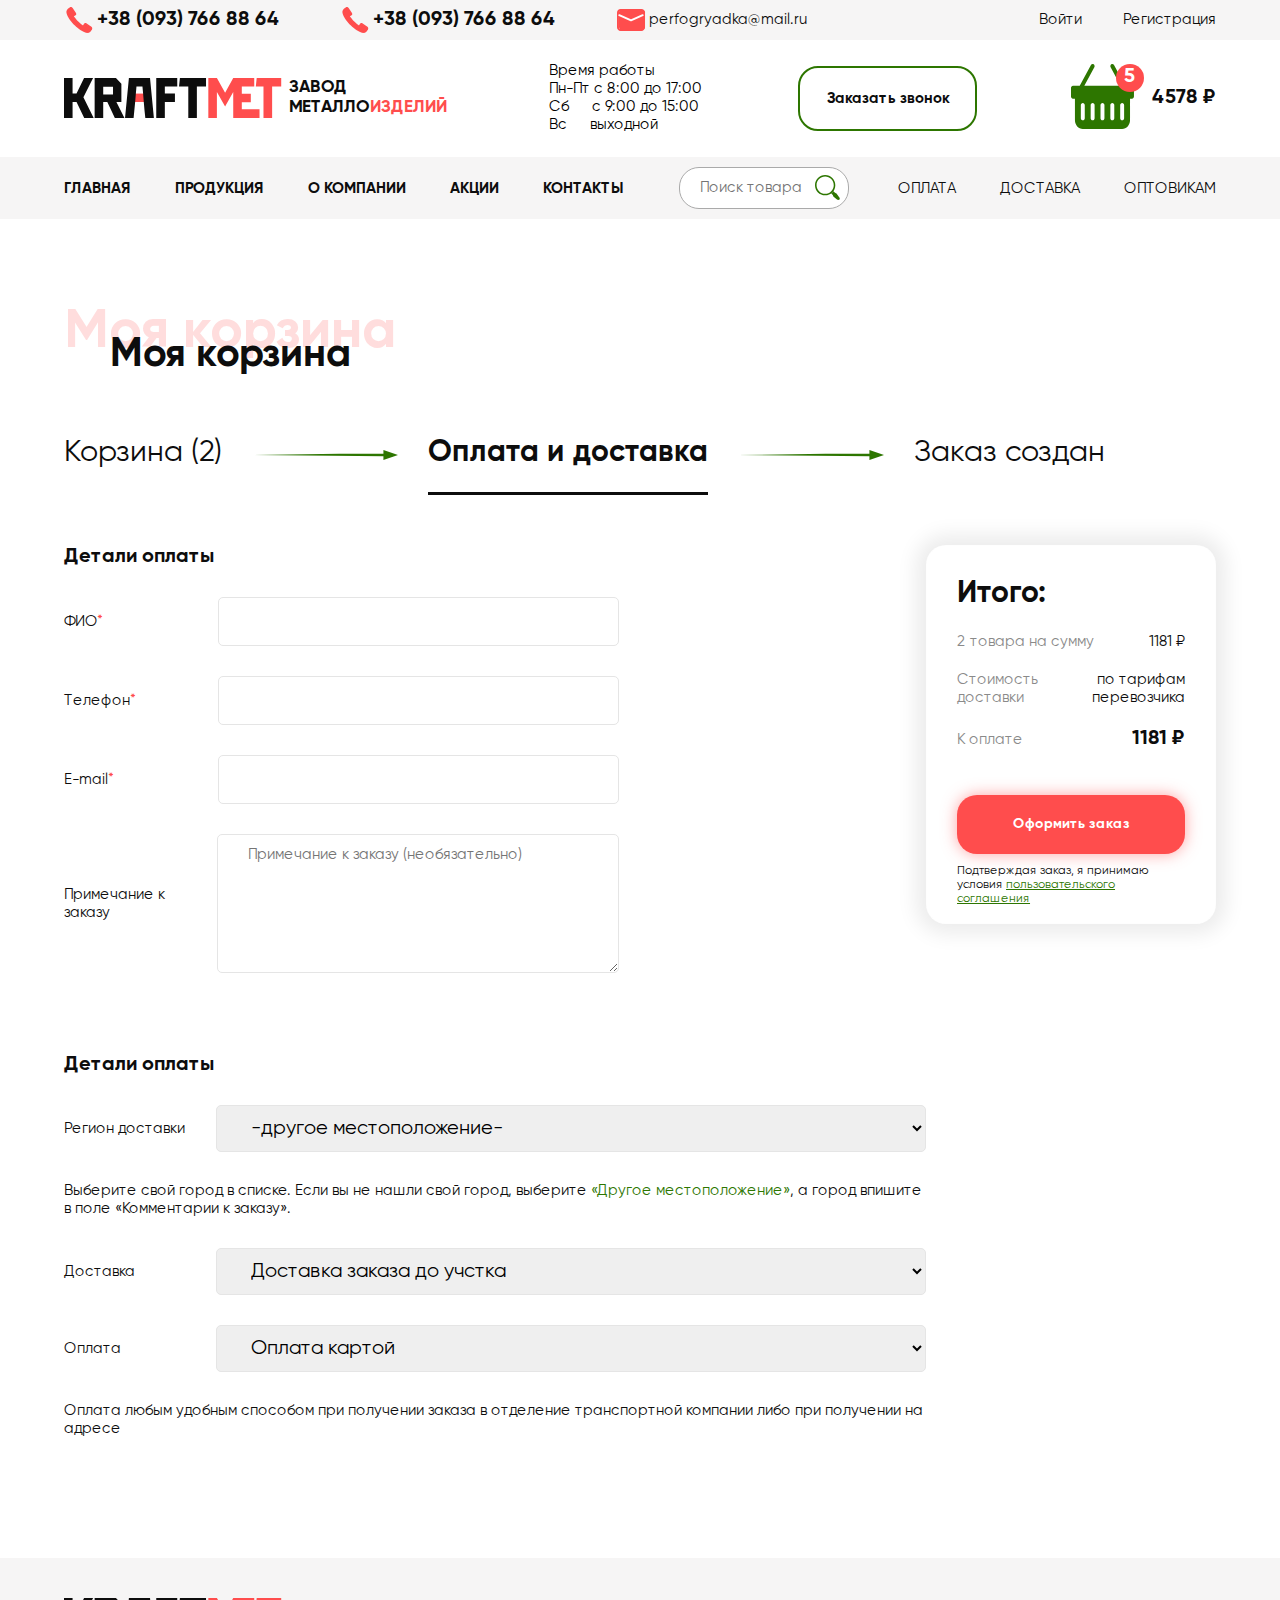
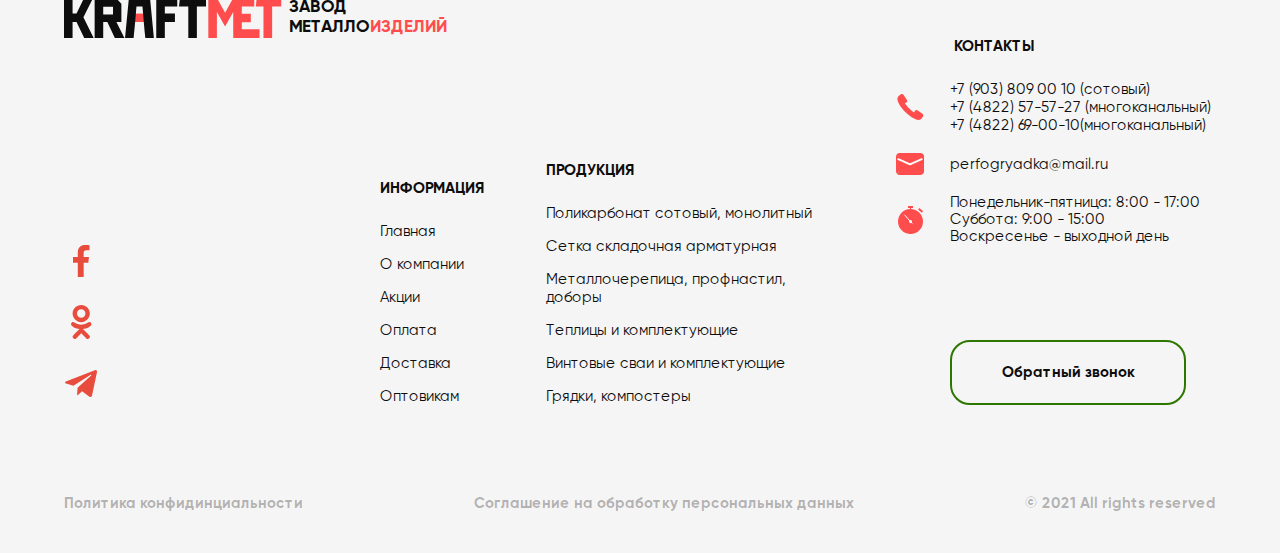
==== basket2.html @ bd3208a8 "old" ====
<!DOCTYPE html>
<html lang="en">

<head>
    <meta charset="UTF-8">
    <meta http-equiv="X-UA-Compatible" content="IE=edge">
    <meta name="viewport" content="width=device-width, initial-scale=1.0">
    <link rel="stylesheet" href="css/catalog_plit.css">
    <link rel="stylesheet" href="css/index.css">
    <link rel="stylesheet" href="css/glider.css">
    <link rel="stylesheet" href="css/basket.css">
    <link rel="stylesheet" href="css/basket2.css">
    <title>Крафтмет</title>
</head>

<body>
    <div class="back_call">
        <div class="cont_call">
            <img class="close_btn_call" src="img/close.svg" alt="close">
            <div class="cntnt_call">
                <p class="call_h">Наши телефоны:</p>
                <p class="call_s">+38 (093) 766 88 64</p>
                <p class="call_s">+38 (093) 766 88 64</p>
                <p class="call_h">Вам перезвонить?</p>
                <p class="call_s">Заполните форму ниже и мы перезвоним в ближайшее время</p>
                <div class="input_block_log">
                    <input type="email" name="email" placeholder="E-mail">
                    <div class="face_after"><img src="img/face_after.svg" alt="face_after"></div>
                </div>
                <div class="input_block_log">
                    <input type="tel" name="tel" placeholder="Номер телефона">
                    <div class="lock_after"><img src="img/phone_reg.svg" alt="phone"></div>
                </div>
                <div class="input_block_log">
                    <input type="email" name="email" placeholder="Сообщение">
                    <div class="face_after"><img src="img/mail_reg.svg" alt="mail"></div>
                </div>
            </div>
            <a class="btn_send_call" href="">Отправить</a>
            <p class="call_xs">Нажимая на кнопку я даю согласие на обработку данных и согласен с политикой
                конфиденциальности, а также с Условиями продажи</p>
        </div>
    </div>
    <header>
        <div class="upheader">
            <div class="container_header">
                <div class="left_header">
                    <div class="tel1">
                        <img src="img/tel.svg" alt="tel">
                        <a href="tel:+380937668864">+38 (093) 766 88 64</a>
                    </div>
                    <div class="tel2">
                        <img src="img/tel.svg" alt="tel">
                        <a href="tel:+380937668864">+38 (093) 766 88 64</a>
                    </div>
                    <div class="mail">
                        <img src="img/mail.svg" alt="mail">
                        <a href="mailto:perfogryadka@mail.ru">perfogryadka@mail.ru</a>
                    </div>
                </div>
                <div class="auth">
                    <a class="join">Войти</a>
                    <a class="reg">Регистрация</a>
                </div>
            </div>
        </div>
        <div class="container_header header_logo">
            <div class="logo">
                <img src="img/logo.svg" alt="logo">
                <p>завод металло<span>изделий</span></p>
            </div>
            <p class="time">
                Время работы <br>
                Пн-Пт с 8:00 до 17:00 <br>
                Сб &emsp; с 9:00 до 15:00 <br>
                Вс &emsp; выходной
            </p>
            <div class="search">
                <input type="text" placeholder="Поиск товара" id="search">
                <button class="icon"><img src="img/search.svg" alt="search"></button>
            </div>
            <a class="call">Заказать звонок</a>
            <div class="basket_cost">
                <div class="basket_cash">
                    <a href="#"><img src="img/basket.svg" alt="basket"></a>
                    <div class="count_basket">
                        <p id="count">5</p>
                    </div>
                </div>
                <a href="#" class="money">
                    <p class="summ">4578 ₽</p>
                </a>
            </div>
        </div>

        <div class="upheader upheader2">
            <div class="container_header">
                <nav>
                    <a class="gam" href="#"><img src="img/gam.svg" alt="gam">
                        <p>Меню</p>
                    </a>
                    <ul>
                        <li><a href="#">главная</a></li>
                        <li><a href="#sec_products">продукция</a></li>
                        <li><a href="#about">о компании</a></li>
                        <li><a href="#sale">акции</a></li>
                        <li><a href="#sec_address">контакты</a></li>
                    </ul>
                    <div class="future_search"></div>
                    <ul class="right_ul">
                        <li><a href="#">Оплата</a></li>
                        <li><a href="#">Доставка</a></li>
                        <li class="opt"><a href="#">Оптовикам</a></li>
                    </ul>
                </nav>
                <div class="future_basket"></div>
            </div>
        </div>
    </header>
    <section id="basket">
        <div class="konch_container">
            <div class="info catalog_info">
                <h3>Моя корзина<span>Моя корзина</span></h3>
            </div>
        </div>
        <div class="container">
            <img class="left_ord" src="img/left.svg" alt="left">
            <img class="right_ord" src="img/right.svg" alt="right">
            <div class="categories_basket">
                <div class="type_orders">
                    <p id="basket_order">Корзина <span>(2)</span></p>
                </div>
                <img src="img/arrow_basket.svg" alt="arrow_basket">
                <div class="type_orders active_order">
                    <p id="buy_order">Оплата и доставка</p>
                </div>
                <img src="img/arrow_basket.svg" alt="arrow_basket">
                <div class="type_orders">
                    <p id="create_order">Заказ создан</p>
                </div>
            </div>
            <div class="all_details">
                <div class="details">
                    <div class="up_details">
                        <div class="left_details">
                            <p class="txt_details">Детали оплаты</p>
                            <div class="input_details">
                                <p>ФИО<span>*</span></p>
                                <input class="det_input" type="text" name="fio" required>
                            </div>
                            <div class="input_details">
                                <p>Телефон<span>*</span></p>
                                <input class="det_input" type="text" name="tel" required>
                            </div>
                            <div class="input_details">
                                <p>E-mail<span>*</span></p>
                                <input class="det_input" type="text" name="E-mail" required>
                            </div>
                            <div class="input_details">
                                <p class="prim_zakaz">Примечание к заказу</p>
                                <textarea class="input_prim" name="prim" cols="30" rows="7"
                                    placeholder="Примечание к заказу (необязательно)"></textarea>
                            </div>
                        </div>
                    </div>
                    <div class="your_zakaz">
                        <p class="txt_details">Детали оплаты</p>
                        <div class="input_details">
                            <p>Регион доставки</p>
                                <select id="demo">
                                    <option value="1">-другое местоположение-</option>
                                    <option value="2">Абакан</option>
                                    <option value="3">Алматы</option>
                                </select>

                        </div>
                        <p class="choose_country">Выберите свой город в списке. Если вы не нашли свой город, выберите <span>«Другое местоположение»</span>, а город впишите в поле «Комментарии к заказу».</p>
                        <div class="input_details">
                            <p>Доставка</p>
                                <select id="demo">
                                    <option value="1">Доставка заказа до учстка</option>
                                    <option value="2">Доставка транспортной компанией</option>
                                    <option value="3">Самовывоз со склада</option>
                                </select>
                        </div>
                        <div class="input_details">
                            <p>Оплата</p>
                                <select id="demo">
                                    <option value="1">Оплата картой</option>
                                    <option value="2">Опата при доставке</option>
                                </select>
                        </div>
                        <p class="choose_country">Оплата любым удобным способом при получении заказа в отделение транспортной компании либо при получении на адресе</p>
                    </div>
                </div>
                <div class="right_details">
                    <p class="itog_details">Итого:</p>
                    <div class="content_details_right">
                        <p class="one_txt_details">2 товара на сумму</p>
                        <p class="two_txt_details">1181 ₽</p>
                    </div>
                    <div class="content_details_right">
                        <p class="one_txt_details">Стоимость доставки  </p>
                        <p class="two_txt_details tarif_right">по тарифам перевозчика</p>
                    </div>
                    <div class="content_details_right">
                        <p class="one_txt_details">К оплате</p>
                        <p class="two_txt_details cost_txt_details">1181 ₽</p>
                    </div>
                    <a href="" class="btn_oplata_details">Оформить заказ</a>
                    <p class="suc_zak">Подтверждая заказ, я принимаю условия <span>пользовательского соглашения</span></p>
                </div>
            </div>
        </div>
    </section>

    <footer>
        <div class="container_foot">
            <div class="top_block">
                <div class="left_block">
                    <div class="logo">
                        <img src="img/logo.svg" alt="logo">
                        <p>завод металло<span>изделий</span></p>
                    </div>
                    <div class="icons">
                        <a href="#"><img src="img/facebook.svg" alt="facebook"></a>
                        <a href="#"><img src="img/ok.svg" alt="ok"></a>
                        <a href="#"><img src="img/telegram.svg" alt="telegram"></a>
                    </div>
                </div>
                <div class="right_block">
                    <div class="information">
                        <div class="block_head">
                            <p class="h10">Информация</p>
                            <img src="img/arr_down.svg" alt="arr_down">
                        </div>
                        <ul>
                            <li class="h9"><a href="#">Главная</a></li>
                            <li class="h9"><a href="#about">О компании</a></li>
                            <li class="h9"><a href="#sale">Акции</a></li>
                            <li class="h9"><a href="#">Оплата</a></li>
                            <li class="h9"><a href="#">Доставка</a></li>
                            <li class="h9"><a href="#">Оптовикам</a></li>
                        </ul>
                    </div>
                    <div class="productions">
                        <div class="block_head">
                            <p class="h10">Продукция</p>
                            <img src="img/arr_down.svg" alt="arr_down">
                        </div>
                        <ul>
                            <li class="h9"><a href="#">Поликарбонат сотовый, монолитный</a></li>
                            <li class="h9"><a href="#">Сетка складочная арматурная</a></li>
                            <li class="h9"><a href="#">Металлочерепица, профнастил, доборы</a></li>
                            <li class="h9"><a href="#">Теплицы и комплектующие</a></li>
                            <li class="h9"><a href="#">Винтовые сваи и комплектующие</a></li>
                            <li class="h9"><a href="#">Грядки, компостеры</a></li>
                        </ul>
                    </div>
                    <div class="contacts">
                        <div class="block_head">
                            <p class="h10">Контакты</p>
                            <img src="img/arr_down.svg" alt="arr_down">
                        </div>
                        <ul>
                            <li>
                                <img src="img/tel.svg" alt="tel">
                                <p class="phones">
                                    <a href="tel:+79038090010">+7 (903) 809 00 10 (сотовый)</a><br>
                                    <a href="tel:+74822575727">+7 (4822) 57-57-27 (многоканальный)</a><br>
                                    <a href="tel:+74822690010">+7 (4822) 69-00-10(многоканальный)</a>
                                </p>
                            </li>
                            <li>
                                <img src="img/mail.svg" alt="mail">
                                <a class="mail" href="mailto:perfogryadka@mail.ru">perfogryadka@mail.ru</a>
                            </li>
                            <li>
                                <img src="img/clock.svg" alt="clock">
                                <p class="time_work">
                                    Понедельник-пятница: 8:00 - 17:00<br>
                                    Суббота: 9:00 - 15:00<br>
                                    Воскресенье - выходной день
                                </p>
                            </li>
                            <li>
                                <a href="" class="contact_call">Обратный звонок</a>
                            </li>
                        </ul>
                    </div>
                </div>
            </div>
            <div class="copyrights">
                <a href="#" class="conf">Политика конфидинциальности</a>
                <a href="#" class="pers">Соглашение на обработку персональных данных</a>
                <p class="rights">© 2021 All rights reserved</p>
            </div>
        </div>
    </footer>
</body>
<script src="https://code.jquery.com/jquery-3.6.0.js"></script>
<script src="js/glider.js"></script>
<script src="js/main.js"></script>

</html>
---- css/catalog_plit.css ----
/* hover */

.sort_type:hover,.sort_img div:hover{
    opacity: 0.6;
    transition: all 0.2s ease;
}
.item_plit:hover{
    transition: all 0.2s ease;
    border: none;
    box-shadow: 0px 0px 24px 10px rgba(0, 0, 0, 0.25);
}
.search_catalog :hover{
    -webkit-transform: scale(1.1);
    -moz-transform: scale(1.1);
    -o-transform: scale(1.1);
    transform: scale(1.1);
}




#sec_products {
    padding-top: 50px !important;
}
.category_nav{
    padding-top: 50px;
    display: flex;
    justify-content:left;
}
.category_current {
    text-transform: uppercase;
    text-decoration: none;
    font-family: Gilroy-Regular;
    color: #747474;
    font-size: 12px;
}
.category_nav p{
    font-family: Gilroy-Bold;
    color: #747474;
    font-size: 12px;
    margin: 0 10px;
}
.nav_last{
    font-family: Gilroy-Bold;
    text-decoration: none;
    color: #747474;
    font-size: 12px;
}
.sec_products {
    padding-top: 50px;
}
.sort{
    width: 1478px;
    margin: 0 auto;
    border: 1px solid #AAAAAA;
    border-radius: 20px;
    display: flex;
    justify-content: space-between;
    align-items: center;
    
    padding-left: 40px;
    padding-right: 40px;
}
.sort_left{
    display: flex;
    padding-top: 23px;
    padding-bottom: 24px;
}
.sort_left p{
    font-family: Gilroy-Regular;
    color: #8A8A8A;
    font-size: 20px;
}
.sort_search span{
    font-family: Gilroy-Bold;
}
.sort_cost, .sort_name, .sort_reyt{
    text-decoration: none;
    font-family: Gilroy-Bold;
    font-size: 20px;
    color: #8A8A8A;
}
.sort_txt {
    margin-right: 14px;
}
.sort_search, .sort_type {
    margin-right: 48px;
}
.sort_type {
    display: flex;
    gap: 4px;
}
.catalog_info{
    margin-bottom: 50px;
}
.count_sort{
    display: flex;
    align-items: center;
}
.count_sort p{
    font-family: Gilroy-Regular;
    color: #8A8A8A;
    font-size: 20px;
    
}

#selectvalue{
    font-family: Gilroy-Regular;
    color: #8A8A8A;
    font-size: 25px;
    margin-left: 10px;
    width: 82px;
    height: 40px;
    border: 1px solid #AAAAAA;
    border-radius: 0px;
    padding-left: 9px;
}
.sort_img{
    display: flex;

}

.plit_set{
    width: 27px;
    display: flex;
    flex-wrap: wrap;
    gap: 3px;
    margin-left: 35px;
    cursor: pointer;
}
.plit_set span{
    display: block;
    background: #747474;
    width: 7px;
    height: 7px;
}
.sort_right {
    display: flex;
    align-items: center;
}
.pal_sort{
    width: 27px;
    height: 27px;
    cursor: pointer;
    margin-left: 10px;
}
.pal_sort span{
    display: block;
    width: 27px;
    height: 7px;
    background: #AAAAAA;
    margin-bottom: 3px;
}
.items_plit{
    width: 1782px;
    margin: 0 auto;
    padding-top: 95px;
    display: flex;
    justify-content: center;
    flex-wrap: wrap;
    gap: 30px;
}
.item_plit{
    padding-top: 20px;
    padding-bottom: 40px;
    width: 423px;
    border: 1px solid #8A8A8A;
    border-radius: 20px;
    position: relative;
}
.search_catalog{
    cursor: pointer;
    position: absolute;
    right: 20px;
    display: flex;
    justify-content: center;
    align-items: center;
    background: rgba(196, 196, 196, 0.2);
    backdrop-filter: blur(10px);
    border-radius: 20px;
    width: 60px;
    height: 60px;
}
.tov_plit{
    padding-top: 37px;
}
.opis_block{
    position: relative;
    width: 364px;
    margin: 0 auto;
}
#count_item_plit{
    text-align: right;
    font-family: Gilroy-Regular;
    font-size: 20px;
    color: #2D7600;

}
.names_item{
    text-align: center;
}
.main_name{
    font-family: Gilroy-Bold;
    color: #0D0D0D;
    font-size: 20px;
    margin-bottom: 8px;
}
.with_item, .material_item{
    font-family: Gilroy-Regular;
    color: #0D0D0D;
    font-size: 20px;
    margin-bottom: 8px;
}
.material_item{
    margin-bottom: 0px;
}
.otz_item {
    margin-top: 16px;
    display: flex;
    align-items: center;
    justify-content: center;
}
.otz_item div, .stars_card div {
    margin: 2px 5px;
}
.itemstar::before {
    display: inline-block;
    position: relative;
    content: "";
    top: -10px;
    left: 50%;
    box-shadow: 0px 0px 15px 8px #2d7600;
}
.cost_item{
    font-family: Gilroy-Bold;
    text-align: center;
    color: #0D0D0D;
    font-size: 30px;
    margin-top: 16px;
}
.buy_button{
    font-family: Gilroy-Bold;
    display: flex;
    justify-content: center;
    align-items: center;
    text-decoration: none;
    color: #FFFFFF;
    width: 168px;
    margin: 0 auto;
    padding-top: 21px;
    padding-bottom: 22px;
    margin-top: 16px;
    background: #FF4D4D;
    box-shadow: 2px 2px 4px rgba(255, 76, 76, 0.75);
    border-radius: 20px;
    font-size: 14px;
}

/* sec opis */

#opis p{
    width: 1480px;
    margin: 0 auto;
    font-family: Gilroy-Regular;
    color: #0D0D0D;
    font-size: 15px;
    padding-bottom: 150px;
}
#opis p span{
    font-family: Gilroy-Bold;
}

/* adapt */

@media screen and (max-width: 1800px) {
    .items_plit, #opis p{
        width: 90%;
    }
}
@media screen and (max-width: 1560px) {
    .sort {
        width: 95%;
    }
}
@media screen and (max-width: 1400px) {
    .count_sort {
        display: none;
    }
    #opis p {
        padding-bottom: 50px;
    }
}
@media screen and (max-width: 1280px){
    .category_nav {    
        padding-left: 0;
        margin: 0 auto;
    }
}

@media screen and (max-width: 1030px) {
    .sort_search {
        display: none;
    }
}
@media screen and (max-width: 870px) {
    .sort {
        padding-left: 20px;
        padding-right: 20px;
    }
    .sort_type {
        margin-right: 20px;
    }
}
@media screen and (max-width: 740px) {
    .sort, .category_nav {
        display: none;
    }
    .items_plit {
        padding-top: 10px;
    }
}
@media screen and (max-width: 480px) {
    .item_plit, .tov_plit {
        width: 100%;
    }
    .opis_block {
        width: 95%;
    }
}
---- css/index.css ----
* {
    margin: 0;
    padding: 0;
    box-sizing: border-box;
}

@font-face {
    font-family: "Gilroy-Bold"; 
    src: url("../fonts/Gilroy-Bold.ttf") format("truetype"); 
    font-weight: bold;
    font-style: bold;
} 
@font-face {
    font-family: "Gilroy-Regular"; 
    src: url("../fonts/Gilroy-Regular.ttf") format("truetype"); 
    font-weight: bold;
    font-style: bold;
}

/* model call */
.cont_call{
    width: 690px;
    padding-top: 50px;
    padding-bottom: 50px;
    padding-right: 30px;
    padding-left: 30px;
    background-color: white;
    position: relative;
    border-radius: 20px;
    display: flex;
    flex-direction: column;
    justify-content: center;
    align-items: center;
}
.call_s{
    font-family: Gilroy-Regular; 
    font-size: 20px;
    color: #0D0D0D;
    margin-bottom: 10px;
}
.call_xs{
    font-family: Gilroy-Regular; 
    font-size: 10px;
    color: #0D0D0D;
    margin-top: 10px;
}
.cont_call p{
    text-align: center;
}
.close_btn_call{
    position: absolute;
    right: 20px;
    top: 20px; 
    cursor: pointer;
}
.cont_call .input_block_log{
    margin-bottom: 10px;
}
.back_call{
    display: flex;
    position: fixed;
    width: 100%;
    height: 100%;
    background: rgba(14, 14, 14, 0.5);
    z-index: 3;
    justify-content: center;
    align-items: center;
    display: none;
}
.call_h{
    font-family: Gilroy-Bold; 
    font-size: 20px;
    color: #0D0D0D;
    margin-bottom: 10px;
}
.btn_send_call{
    
    display: flex;
    align-items: center;
    justify-content: center;
    text-decoration: none;
    font-family: Gilroy-Bold; 
    font-size: 15px;
    color: white;
    width: 168px;
    padding-top: 21px;
    padding-bottom: 21px;
    background: #FF4D4D;
    box-shadow: 2px 2px 4px rgba(255, 76, 76, 0.75);
    border-radius: 20px;
}

/* hover */

.arrow:hover, .arrow_g:hover {
    opacity: 1;
}
.left_header a:hover, .auth a:hover, .icon img:hover, .money:hover, .check_block a:hover, .address_info a:hover, .top_block a:hover{
    opacity: 0.6;
    transition: all 0.2s ease;
}
.sale_item a:hover, #sec_quations .btn:hover{
    opacity: 0.9;
    background: #2D7600;
    box-shadow: 2px 2px 4px #2D7600;
    transition: all 0.2s ease;
}
.point:hover{
    background-color: #FF4D4D;
    transition: all 0.5s ease;
}
.point:hover > .second_point{
    background-color: #FFFFFF;
    transition: all 0.5s ease;
}
.call:hover, .contact_call:hover, .btn_caregories a:hover{
    color: white !important;
    background-color: #2D7600;
    opacity: 1 !important;
    transition: all 0.5s ease;
}
.container_header ul li a:hover{
    border-bottom: 1px solid #FF4C4C;
    padding-bottom: 6px;
    color: #FF4C4C;
    transition: all 0.2s ease;
}

.product:hover img{
    -webkit-transform: scale(1.1);
    -moz-transform: scale(1.1);
    -o-transform: scale(1.1);
    transform: scale(1.1);
}

/* log_reg */

.log_reg {
    position: fixed;
    width: 100%;
    height: 100%;
    background: rgba(14, 14, 14, 0.5);
    z-index: 3;
    justify-content: center;
    align-items: center;
    display: none;
}
.block_log_reg {
    position: relative;
    width: 485px;
    background: #FFFFFF;
    box-shadow: 0px 4px 25px 10px rgba(0, 0, 0, 0.5);
    border-radius: 20px;
    padding: 50px;
}
.close_btn {
    position: absolute;
    right: 20px;
    top: 20px; 
    cursor: pointer;
}
.content_log {
    width: 100%;
    display: flex;
    flex-direction: column;
    gap: 10px;
}
.btns_log_reg {
    display: flex;
    justify-content: space-between;
}
.btns_log_reg a {
    width: 49%;
}
.btns_log_reg a, .login {
    font-family: Gilroy-Bold;
    font-size: 14px;
    line-height: 17px;
    text-decoration: none;
    text-align: center;
    border-radius: 5px;
    padding-top: 14px;
    padding-bottom: 14px;
    border: none;
    cursor: pointer;
}
.enter {
    color: #0D0D0D;
    background: #E5E5E5;
}
.registration {
    color: #0D0D0D;
    background: #E5E5E5;
}
.btn_active {
    color: #FFFFFF;
    background: #2D7600;
    box-shadow: 0px 0px 15px rgba(45, 118, 0, 0.5);
}
.input_block_log {
    display: flex;
}
.log_form, .reg_form {
    display: flex;
    flex-direction: column;
    gap: 10px;
}
.reg_form label {
    font-family: Gilroy-Regular;
    font-size: 12px;
    line-height: 14px;
    color: #0D0D0D;
}
.reg_form label a {
    color: #2D7600;
}
.reg_form input[type="checkbox"]+label::before, .reg_form input[type="checkbox"]:checked+label::before {
    top: 5px;
}

.input_block_log div {
    display: flex;
    justify-content: center;
    align-items: center;
}
.content_log input, .input_block_log input{
    font-family: Gilroy-Regular;
    font-size: 12px;
    line-height: 14px;
    color: #0D0D0D;
    padding: 15px 30px;
    width: 100%;

    background: #FFFFFF;
    border: 1px solid #E5E5E5;
    box-sizing: border-box;
    border-radius: 5px 0px 0px 5px;
}
.content_log .face_after, .content_log .lock_after, .cont_call .face_after, .cont_call .lock_after {
    width: 45px;
    height: 46px;
    border: 1px solid #2D7600;
    border-left: none;
    box-sizing: border-box;
    border-radius: 0px 5px 5px 0px;
}
.return_pass {
    font-family: Gilroy-Regular;
    font-size: 12px;
    line-height: 14px;
    color: #0D0D0D;
    text-align: right;
}
.login {
    font-family: Gilroy-Bold;
    font-size: 14px;
    color: #FFFFFF;
    background: #FF4D4D;
}
.active_mod {
    display: flex;
}
.active_log_reg {
    display: flex;
}
.log_reg_none {
    display: none;
}


/* header */

.gam {
    display: none;
}

.container_header{
    width: 1480px;
    margin: 0 auto;
    display: flex; 
    justify-content: space-between;
    align-items: center;
    position: relative;
}
.konch_container {
    width: 1480px;
    margin: 0 auto;
}
.header_logo{
    padding-top: 22px;
    padding-bottom: 23px;
}
.upheader{
    background-color: #F6F5F5;
    padding-top: 5px;
    padding-bottom: 5px;
}
.left_header, .auth{
    display: flex;
}
.tel1 a, .tel2 a{
    font-family: "Gilroy-Bold"; 
    font-size: 20px;
    margin-left: 3px;
    text-decoration: none;
    color: #0D0D0D;
}
.mail a, .auth a{
    font-family: "Gilroy-Regular"; 
    font-size: 15px;
    margin-left: 3px;
    text-decoration: none;
    color: #0D0D0D; 
    cursor: pointer;
}
.tel1 , .tel2, .mail{
    display: flex;
    align-items: center;
}
.tel2, .mail{
    margin-left: 60px;
}
.join{
    margin-right: 38px;
}
.logo{
    height: 40px;
    display: flex;
}
.logo p{
    width: 165px;
    text-transform: uppercase;
    font-family: "Gilroy-Bold"; 
    color: #0D0D0D;
    font-size: 17px;
    line-height: 20px;
    margin-left: 7px;
}
.logo p span {
    color: #FF4D4D;   
}
.time{
    width: 157px;
    font-family: "Gilroy-Regular";
    font-size: 15px;
}
.search{
    display: flex;
    align-items: center;
    margin-left: 47px;
}
.icon{
    cursor: pointer;
    outline: none; 
    border: 0;
    background: transparent;
    margin-left: -57px;
}
.search input[type=text] {
    font-family: "Gilroy-Regular";
    padding-top: 11px;
    padding-bottom: 12px;
    padding-left: 32px;
    padding-right: 214px;
    font-size: 15px;
    line-height: 17px;
}
:active, :hover, :focus {
    outline: 0;
    outline-offset: 0;
}
.search input{
    border: solid 0.5px #AAAAAA;
    border-radius: 20px;
}
.call{
    font-family: "Gilroy-Bold"; 
    text-decoration: none;
    font-size: 15px;
    padding: 21px 25px 21px 27px;
    color: #0D0D0D;
    border: #2D7600 solid 2px;
    border-radius: 20px;
    margin-left: 67px;
    cursor: pointer;
}
.basket_cost {
    width: 145px;
    display: flex;
    justify-content: space-between;
    align-items: center;
}
.basket_cash{
    display: flex;
}
.count_basket{
    width: 28px;
    height: 28px;
    border-radius: 50%;
    background-color: #FF4D4D;
    display: flex;
    align-items: center;
    justify-content: center;
    margin-left: -18px;
}
#count{
    font-family: "Gilroy-Bold"; 
    color: #FFFFFF;
    font-size: 20px;
}
.summ{
    font-family: "Gilroy-Bold"; 
    font-size: 20px;
    color: #0D0D0D;
}
.money{
    text-decoration: none;
}
nav li{
    list-style-type:none;
    margin-right: 44px;
}
nav ul li a{
    font-family: "Gilroy-Bold"; 
    text-decoration: none;
    font-size: 15px;
    line-height: 18px;
    text-transform: uppercase;
    color: #0D0D0D;

}
nav ul{
    display: flex;
}
.upheader2{
    padding-top: 20px;
    padding-bottom: 22px;
}
nav{
    width: 100%;
    display: flex;
    justify-content: space-between;
}
.opt{
    margin-right: 0;
}
.right_ul li a{
    font-family: "Gilroy-Regular"; 
    text-decoration: none;
    font-size: 15px;
    line-height: 18px;
    text-transform: uppercase;
    color: #0D0D0D;

}

/* section sec_slider */

#sec_slider {
    position: relative;
}
.left {
    position: absolute;
    top: 305px;
    left: 16px;
    z-index: 2;
}
.right {
    position: absolute;
    top: 305px;
    right: 16px;
    z-index: 2;
}
.arrow {
    background: #FFFFFF;
    border-radius: 20px;
    width: 54px;
    height: 54px;
    display: flex;
    justify-content: center;
    align-items: center;
    cursor: pointer;
    opacity: 0.5;
    transition: all 0.2s ease;
}
.slide {
    position: relative;
    height: 663px !important;
    z-index: 0;
    background: linear-gradient(98.88deg, #0FB39B -16.96%, #00BDBD -16.94%, #16BD9E 35.43%, #2CAF63 100.94%);
}
img[alt=cust] {
    position: absolute;
    bottom: 0;
    left: 0;
    z-index: -1;
    width: auto !important;
    height: auto !important;
}
img[alt=clumba] {
    position: absolute;
    bottom: 0;
    right: 0;
    z-index: -1;
    width: 750px;
    height: auto;
}
img[alt=tomatos] {
    position: absolute;
    top: 0;
    right: 25%;
    z-index: -1;
    width: auto;
    height: auto;
}
.sale {
    background: #FF4D4D;
    width: 550px;
    height: 100px;
    display: flex;
    align-items: center;
    justify-content: center;
}
.sale::after {
    content: ''; 
    position: absolute; 
    top: 0;
    left: 550px;
    border: 50px solid transparent; 
    border-left: 50px solid #FF4D4D;
}
.sale .h4 {
    font-family: Gilroy-Bold;
    font-size: 30px;
    line-height: 36px;
    
    color: #FFFFFF;
}

.slider_info {
    margin-top: 104px;
    margin-left: 221px;
}
.slider_info h3 span {
    text-align: left;
    position: static !important;
}
.slider_info span {
    font-size: 80px;
    line-height: 97px;
    text-transform: uppercase;
    color: #FFFFFF;
}
.slider_info h3 {
    font-size: 40px;
    color: #FFFFFF;
    margin-bottom: 22px;
}
.slider_info .h5 {
    width: 623px;
    color: #FFFFFF;
    margin-bottom: 69px;
}
.slider_info .h8 {
    font-family: Gilroy-Bold;
    font-size: 15px;
    line-height: 18px;
    text-align: center;
    color: #FFFFFF;
    text-decoration: none;

    background: #FF4D4D;
    box-shadow: 2px 2px 4px #FF4D4D;
    border-radius: 20px;
    padding: 26px 194.5px;
    transition: 0.2s all ease;
}
.slider_info .h8:hover {
    background: #2D7600;
    box-shadow: 2px 2px 4px #2D7600;
}

/* section sec_products */

#sec_products {
    padding-top: 150px;
    padding-bottom: 150px;
}
.container {
    width: 1780px;
    margin: 0 auto;
    position: relative;
}

h3 span {
    position: absolute;
    left: 0;
    top: 0;

    margin-top: 32px;
    font-family: Gilroy-Bold;
    font-size: 40px;
    line-height: 48px;
    color: #0D0D0D;
    text-align: center;
    width: 100%;
}
.info {
    margin-bottom: 50px;
}
h3 {
    display: inline-block;
    position: relative;

    font-family: Gilroy-Bold;
    font-size: 55px;
    line-height: 66px;
    color: #FFDDDD;
    z-index: -1;
    width: max-content;
}
.h5 {
    margin-top: 12px;
    font-family: Gilroy-Regular;
    font-size: 30px;
    line-height: 35px;
}

.products {
    display: flex;
    flex-wrap: wrap;
    justify-content: center;
    gap: 29px;
}

.product {
    position: relative;
    width: 423px;
    height: 312.74px;
    cursor: pointer;
    border-radius: 20px;
    overflow: hidden;
}
.product img {
    border-radius: 20px;
    width: inherit;
    height: inherit;
    transition: 0.5s all ease;
}
.mask {
    display: flex;
    align-items: center;
    padding: 20px;

    position: absolute;
    width: 100%;
    height: 75px;
    bottom: 0;
    
    background: rgba(13, 13, 13, 0.4);
    box-shadow: 0px 4px 4px rgba(0, 0, 0, 0.25);
    backdrop-filter: blur(4px);
    border-radius: 20px;
}
.h7 {
    width: 295px;
    
    font-family: Gilroy-Regular;
    font-size: 20px;
    line-height: 23px;
    color: #FFFFFF;
}

/* section sale */

.sale_cont{
    padding-top: 119px;
}
.sale_h2{
    left: 240px;
    z-index: -1;
    top: 120px;
}
.h3_sale span, .sale_h5{
    color:#FFFFFF; 
}
#sale{
    z-index: 1;
    position: relative;
    background: linear-gradient(98.88deg, #0FB39B -16.96%, #00BDBD -16.94%, #16BD9E 35.43%, #2CAF63 100.94%);
}
.back_s{
    position: absolute;
    bottom: 0;
    right: 0;
    z-index: -1;
}
.sale_container{
    z-index: 100;
}
.btn_caregories{
    width: 1781px;
    margin: 0 auto;
    display: flex;
    justify-content: space-between;
}
.btn_caregories a{
    cursor: pointer;
    display: block;
    display: flex;
    align-items: center;
    justify-content: center;
    text-decoration: none;
    font-family: Gilroy-Bold;
    font-size: 15px;
    width: 272px;
    height: 64px !important;
    color: #FFFFFF;
    border: 1px solid #FFFFFF;
    border-radius: 20px;
}
.block_item .left_arrow{
    background: #FFFFFF;
    border-radius: 20px;
    width: 54px;
    height: 54px;
    cursor: pointer;
    display: flex;
    justify-content: center;
    align-items: center;
    left: 0;
}
.block_item .right_arrow {
    right: 0;
}
.item_carousel{
    display: flex !important;
    width: 1400px;
}
.block_item{
    width: 90%;
    margin: 0 auto;
    display: flex;
    padding-top: 51px;
    align-items: center;
    justify-content: center;
    position: relative;
}
.block_item .arrow {
    position: absolute;
    z-index: 1;
}
.item_into{
    position: relative;
    border: 1px solid #FFFFFF;
    border-radius: 20px;
    width: 426px;
}
.item_into .opis{
    font-family: Gilroy-Bold;
    font-size: 30px;
    color: #FFFFFF;
    line-height: 30px;
    margin-bottom: 100px;
}
.item_into .opis span {
    font-size: 20px;
}
.cost_opis{
    width: 378px;
    margin: 0 auto;
    margin-top: 14px;
}
.cost_sale{
    position: absolute;
    font-family: Gilroy-Bold;
    font-size: 40px;
    color: rgba(255, 255, 255, 0.5);
    bottom: 0;
}
.cost_sale::before{
    content: "";
    border-bottom: 2px solid #FF4D4D;
    position: absolute;
    top: 0;
    left: 0;    
    width: 100%;
    height: 50%;
}
.proc_sale{
    font-family: Gilroy-Bold;
    font-size: 15px;
    position: absolute;
    left: -17px;
    background: #FF4D4D;
    height: 33px;
    width: 76px;
    top: 28px;
    color: #FFFFFF;
    display: flex;
    justify-content: center;
    align-items: center;

}
.proc_sale::after{
    content: "";
    position: absolute;
    right: 0;
    left: 76px;
    border: 16.5px solid transparent; 
    border-left: 16.5px solid #FF4D4D;
}
.proc_sale::before{
    content: "";
    position: absolute;
    left: 0;
    top: -16.5px;
    border: 8.2px solid transparent; 
    border-right: 8.2px solid #FF4D4D;
    border-bottom: 8.2px solid #FF4D4D;
}
.cost_block{
    position: absolute;
    height: 66px;
    width: 192px;
    background: #E7E7E7;
    bottom: 26px;
    right: -20.27px;
    display: flex;
    align-items: center;
    justify-content: center;
}
.cost_block::after{
    content: "";
    position: absolute;
    left: -65.5px;
    top: 0;
    border: 33px solid transparent; 
    border-right: 33px solid #E7E7E7;
}
.cost_block::before{
    content: "";
    position: absolute;
    top: -19px;
    right: 0;
    border: 9.5px solid transparent; 
    border-bottom: 9.5px solid rgba(255, 255, 255, 0.5);;
    border-left: 9.5px solid rgba(255, 255, 255, 0.5);
}
.cost{
    font-family: Gilroy-Bold;
    font-size: 40px;
    color: #FF4D4D;
}
.sale_item {
    display: flex;
    flex-direction: column;
    align-items: center;
    margin-left: 2px;
}
.sale_item a{
    margin: 0 auto;
    display: block;
    margin-top: 54px;
    text-decoration: 0;
    font-family: Gilroy-Bold;
    font-size: 15px;
    color: #FFFFFF;
    height: 60px;
    width: 168px;
    background: #FF4D4D;
    box-shadow: 2px 2px 4px rgba(255, 76, 76, 0.75);
    border-radius: 20px;
    display: flex;
    align-items: center;
    justify-content: center;
}
.arrow_long{
    padding-top: 69px;
    padding-bottom: 169px;
    display: flex;
    justify-content: center;
}
.arrow_long p{
    font-family: Gilroy-Bold;
    font-size: 40px;
    color: #FFFFFF;
    margin-left: 93px;
    margin-right: 93px;
}
.arrow_long p span{
    font-family: Gilroy-Regular;
    font-size: 30px;
}

/* section advantages */

#advantages{
    position: relative;
    margin-top: 185px;
    margin-bottom: 215px;
}
.repka{
    position: absolute;
    bottom: 0;
    left: 0;
    z-index: -1;
}
.oduvan{
    position: absolute;
    top: -200px;
    right: 0;
    z-index: -1;
}
.gryad{
    display: block;
    margin: 0 auto;
    text-align: center;
    max-width: 1483px;
    width: 100%;
}
.grydka{
    position: relative;
    width: 1500px;
    margin: 0 auto;
}
.point{
    position: absolute;
    top: 270px;
    left: 250px;
    display: flex;
    justify-content: center;
    align-items: center;
    background: #FFFFFF;
    width: 35px;
    height: 35px;
    border-radius: 50%;
    cursor: pointer;
}
.block_hide {
    position: absolute;
    top: 270px;
    left: 290px;
    padding-top: 39px;
    padding-bottom: 33px;
    padding-left: 28px;
    padding-right: 33px;
    display: flex;
    flex-direction: column;
    align-items: center;
    background: rgba(255, 255, 255, 0.7);
    border: 1px solid #2D7600;
    box-shadow: 0px 4px 4px rgba(0, 0, 0, 0.25);
    backdrop-filter: blur(20px);
    border-radius: 20px;
    opacity: 0;
    transition: all 0.5s ease;
}
.block_hide2{
    top: 200px;
    left: 590px;
}
.block_hide3{
    top: 340px;
    left: 1080px;
}
.block_hide4{
    top: 500px;
    left: 920px;
}
.active{
    opacity: 1;
}
.block_hide h6{
    font-size: 20px;
    color: #0D0D0D;
    font-family: Gilroy-Bold;
    margin-top: 39px;
}
.block_hide p{
    font-size: 20px;
    color: #0D0D0D;
    font-family: Gilroy-Regular;
    margin-top: 15px;
    width: 235px;
}
.second_point{
    background: #FF4D4D;;
    width: 7px;
    height: 7px;
    border-radius: 50%;  
}
.point2{
    top: 200px;
    left: 550px;
}
.point3{
    top: 340px;
    left: 1040px;
}
.point4{
    top: 500px;
    left: 880px;
}

/* section galery */
#galery {
    margin-bottom: 180px;
}

.container_galery {
    position: relative;
    width: 1780px;
    margin: 0 auto;
}
.container_galery .info {
    margin: 0 0 100px 230px;
}
.container_galery .photos {
    columns: 3;
    column-gap: 30px;
}
img[alt=big] {
    margin-top: 30px;
    border-radius: 20px;
    max-width: 1780px;
    width: 100%;
}
.container_galery .photos img {
    border-radius: 20px;
    margin-top: 30px;
    max-width: 573px;
    width: 100%;
}
.photos_img1 {
    order: 1;
}
.photos_img2 {
    order: 2;
}
.photos_img3 {
    order: 3;
}
.photos_img4 {
    order: 4;
}
.photos_img5 {
    order: 5;
}
.photos_img6 {
    order: 6;
}
.right_photos, .left_photos {
    position: absolute;
    top: 58% !important;
    z-index: 2;
    display: none;
}
.right_photos {
    right: 5px;
}
.left_photos {
    left: 5px;
}

/* section Как это работает */

.work{
    width: 1556px;
    margin: 0 auto;
    display: flex;
    align-items: center;
    justify-content: center;
    padding-bottom: 202px;
}
.block_work{
    display: flex;
    justify-content: center;
    align-items: center;
    height: 193px;
    width: 200px;
    border-radius: 20px;
    border: 1px solid #0D0D0D;
}
.item_work{
    display: flex;
    flex-direction: column;
    align-items: center;
    width: 272px;
    height: 303px;
    gap: 38px;
}
.ar_work {
    margin-top: -109px;
}
.txt_work{
    font-family: Gilroy-Regular;
    font-size: 30px;
    color: #0D0D0D;
    text-align: center;
}
.send_z{
    width: 272px;
}
.oform{
    width: 211px;
}
.car_work{
    width: 239px;
}
.money_work{
    width: 272px;
}

/* sec about */

#about{
    position: relative;
    padding-bottom: 50px;
}

iframe {
    width: 743px;
    height: 651px;
}
.apple_left{
    position: absolute;
    bottom: 0;
    left: 0;
    z-index: -1;
}
.apple_right{
    position: absolute;
    top: 0;
    right: 0;
    z-index: -1;
}
.promo{
    margin: 0 auto;
    text-align: center;
}

/* sec feedback */

img[alt="malina"] {
    position: absolute;
    bottom: 0;
    left: 0;
}

.block_feedback{
    position: relative;
    margin-top: 40px;
    padding-top: 162px;
    padding-bottom: 108px;
    background: linear-gradient(98.88deg, #0FB39B -16.96%, #00BDBD -16.94%, #16BD9E 35.43%, #2CAF63 100.94%);
}
.arrow_g {
    background: #2D7600;
    border-radius: 20px;
    width: 54px;
    height: 54px;
    display: flex;
    justify-content: center;
    align-items: center;
    cursor: pointer;
    opacity: 0.5;
    transition: all 0.2s ease;
    position: absolute;
    top: 48%;
    z-index: 2;
    display: none;
}
.left_w {
    left: 5px;
}
.right_w {
    right: 5px;
}
.items_feed{
    width: 1780px;
    margin: 0 auto;
    /* display: flex;
    justify-content: space-between; */
}

.item_feedback{
    display: flex;
    flex-direction: column;
    align-items: center;
    width: 573px;   
    height: 494px;
    margin-right: 15px;
    margin-left: 15px;
    margin-top: 122px;
    background: #FFFFFF;
    position: relative;
    padding-top: 164px;
    padding-left: 50px;
    padding-right: 50px;
    padding-bottom: 72px;
}
.item_feedback:last-child {
    margin-right: 0px;
}
.face{
    position: absolute;
    top: -125px;
    border: 5px solid #19BB96 ; 
    border-radius: 50%;
}
.start_block{
    display: flex;
    justify-content: center;
}
.name_feed{
    font-family: Gilroy-Regular;
    color: #0D0D0D;
    font-size: 30px;
    text-align: center;
    padding-top: 36px;
    padding-bottom: 37px;
}
.comment_feed{
    font-family: Gilroy-Regular;
    color: #0D0D0D;
    font-size: 15px;
}
.reed_after{
    font-family: Gilroy-Bold;
    font-size: 15px;
    width: 100%;
    text-align: right;
    text-decoration-line: underline;
    color: #0D0D0D;
    margin-top: 10px;
    cursor: pointer;
}
.arrow_long_feed{
    padding-bottom: 0;
}
.info_feedback{
    margin: 0 0 40px 260px;
}
.star {
    display: block;
    position: relative;
}
.star::before {
    display: inline-block;
    position: relative;
    content: "";
    top: -40%;
    left: 50%;
    box-shadow: 0px 0px 15px 10px #FF4C4C;
}

.clean_star, .star {
    margin: 0 5px;
}

/* section sec_quations */

#sec_quations {
    padding-top: 150px;
    padding-bottom: 150px;
}
.container_qts {
    position: relative;
    width: 1500px;
    margin: 0 auto;
}
.container_qts h3 span {
    left: -80px;
}
.container_qts h3 {
    margin-left: 45px;
    margin-bottom: 43px;
}
.quations_h3{
    margin: 0 0 63px 260px;
}
.quations_h3 h3 {
    margin-top: 0;
}
.info_quations {
    width: 583px;
    display: flex;
    flex-direction: column;
    gap: 43px;
}
.h2_second {
    left: 730px;
}
.h3_second {
    margin-left: 5px;
}
.quations_h3 {
    display: flex;
}
#sec_quations input {
    font-family: Gilroy-Regular;
    padding: 11px 0 20px 0;
    font-size: 20px;
    line-height: 23px;
    border: none;
    border-bottom: solid 0.5px #AAAAAA;
}
#sec_quations input[name=name] {
    width: 100%;
}
.line2 {
    display: flex;
    justify-content: space-between;
}
#sec_quations input[name=tel], #sec_quations input[name=email] {
    width: 253px;
}
#sec_quations .btn {
    font-family: Gilroy-Bold;
    font-size: 15px;
    line-height: 18px;
    text-align: center;
    color: #FFFFFF;
    text-decoration: none;
    
    width: 168px;
    padding: 21px;
    background-color: #FF4D4D;
    box-shadow: 2px 2px 4px rgba(255, 76, 76, 0.75);
    border-radius: 20px;
    border: none;
    cursor: pointer;
}
#sec_quations label {
    font-family: Gilroy-Regular;
    font-size: 15px;
    line-height: 22px;
    color: #AAAAAA;
}
#sec_quations label a {
    color: #0078E8;
    text-decoration: none;
}


input[type="checkbox"] {
    position: absolute;
    opacity: 0;
    display: inline-flex;
    align-items: center;
    user-select: none;
	z-index: -1;
}

input[type="checkbox"]+label::before {
    display: inline-block;
    content: "";
    position: relative;
    top: 4px;
    width: 20px;
    height: 20px;
	box-sizing: border-box; 
	background-size: cover;
    border: solid 1px;
    color: #AAAAAA;
}

input[type="checkbox"]:checked+label::before {
    display: inline-block;
    content: "";
    position: relative;
    top: 4px;
    width: 20px;
    height: 20px;
	box-sizing: border-box; 
	background-size: cover;
    border: solid 1px;
    background-image: url("data:image/svg+xml,%3csvg xmlns='http://www.w3.org/2000/svg' viewBox='0 0 8 8'%3e%3cpath fill='%23FF4D4D' d='M6.564.75l-3.59 3.612-1.538-1.55L0 4.26 2.974 7.25 8 2.193z'/%3e%3c/svg%3e");
}

.container_qts img {
    position: absolute;
    bottom: 0;
    right: 0;
}

/* section sec_address */

.container_addr {
    width: 1780px;
    margin: 0 auto;
    position: relative;
}
.address_block {
    position: absolute;
    left: 100px;
    padding: 60px 37px;
    background: rgba(255, 255, 255, 0.5);
    box-sizing: border-box;
    border-radius: 20px;
    box-shadow: 0px 0px 24px 10px rgba(0, 0, 0, 0.25);
}
#sec_address ul li {  
    display: flex;
    align-items: center;
    list-style-type: none;
    margin-top: 20px;
}
#sec_address ul li img {  
    margin-right: 28px;
}
.address_info {
    width: 538px;
}

.address_info h3 {
    font-family: Gilroy-Bold;
    font-size: 40px;
    line-height: 48px;
    color: #0D0D0D;
    width: 100%;
    z-index: 0;
    margin-top: 0;
    text-align: center;
}
.address_info .h7 {
    width: auto !important;
}
.address_info p, .address_info .phones a {
    font-family: Gilroy-Regular;
    font-size: 20px;
    line-height: 23px;
    color: #0D0D0D;
    text-decoration: none;
}
img[alt=map] {
    margin-top: 214px;
    max-width: 1780px;
    width: 100%;
}
img[alt=base] {
    position: absolute;
    bottom: 0;
    right: 0;
    filter: blur(3px);
}
img[alt=base]:hover {
    filter: blur(0px);
}


/* section footer */

footer {
    background: #F6F5F5;
}
.container_foot {
    width: 1480px;
    margin: 0 auto;
    padding: 40px 0;
}
.top_block {
    display: flex;
    justify-content: space-between;
    margin-bottom: 90px;
    position: relative;
}
.right_block {
    display: flex;
    gap: 60px;
}
.icons {
    display: flex;
    flex-direction: column;
    position: absolute;
    bottom: 0;
    left: 0;
}
.icons img {
    margin-top: 24px;
    width: 34px;
    height: 34px;
}
img[alt=arr_down] {
    display: none;
    margin-left: 10px;
    margin-bottom: 9px;
    transition: 0.2s all ease;
}
.rotate {
    transform: rotate(180deg);
}
.block_head {
    display: flex;
    align-items: center;
}
.information {
    width: 106px;
    min-height: 225px;
}
.productions {
    width: 289px;
    min-height: 225px;
}
.h10 {
    font-family: Gilroy-Bold;
    font-size: 15px;
    line-height: 18px;
    text-transform: uppercase;
    color: #0D0D0D;

    margin-bottom: 9px;   
}
footer ul li {
    list-style-type: none;
    margin-top: 15px;   
}
footer ul .h9 a {
    font-family: Gilroy-Regular;
    font-size: 15px;
    line-height: 17px;
    color: #0D0D0D;

    text-decoration: none;
}
.contacts {
    width: 321px;
}
.contacts .h10 {
    margin-left: 59px;
}
.contacts img {
    margin-right: 25px;
}
.contacts li {
    display: flex;
    align-items: center;
    list-style-type: none;
}
.phones a, .contacts .mail, .time_work {
    font-family: Gilroy-Regular;
    font-size: 15px;
    line-height: 17px;
    color: #0D0D0D;
    margin-left: 0px;
    text-decoration: none;
}
.contacts .contact_call {
    padding: 0;
    display: block;
    width: 236px;
    
    margin-left: 55px;
    margin-top: 80px;
    text-align: center;
    font-family: Gilroy-Bold; 
    text-decoration: none;
    font-size: 15px;
    padding: 21px 0 21px 0;
    color: #0D0D0D;
    border: #2D7600 solid 2px;
    border-radius: 20px;
}
.copyrights {
    display: flex;
    justify-content: space-between;
}
.copyrights a, .copyrights p {
    font-family: Gilroy-Bold;
    font-size: 15px;
    line-height: 18px;
    color: rgba(13, 13, 13, 0.3);
    text-decoration: none;
}

/* adapt */

@media screen and (max-width: 1800px) {
    .container, .container_galery, .btn_caregories, .items_feed, .container_addr{
        width: 95%;
    }
    .btn_caregories a {
        width: 212px;
    }
    
    
    
    .slider_info h3 span {
        display: inline-block;
    }
}

@media screen and (max-width: 1670px) {
    
    img[alt=tomatos] {
        width: 300px;
        right: 30%;
    }
    .container_header, .konch_container {
        width: 90%;
    }
    .container_foot {
        width: 90%;
    }
    .search input[type=text] {
        padding-right: 80px;
    }
}
@media screen and (max-width: 1560px) {
    .work {
        width: 95%;
    }
}
@media screen and (max-width: 1500px) {
    .sale_cont {
        padding-top: 0px;
    }
    .btn_caregories a {
        width: 170px;
    }
    .block_feedback {
        padding-bottom: 50px;
    }
    #about{
        padding-top: 50px;
        padding-bottom: 50px;
    }
    #sec_products {
        padding-top: 50px;
        padding-bottom: 50px;
    }
    #advantages {
        padding-top: 50px;
        padding-bottom: 50px;
        margin-top: 0px;
        margin-bottom: 0px;
    }
    #sale {
        padding-top: 50px;
        padding-bottom: 50px;
    }
    .arrow_long {
        padding-bottom: 0px;
    }
    #galery {
        padding-bottom: 50px;
        margin-bottom: 0px;
    }
    .work {
        padding-bottom: 0px;
    }
    #sec_quations {
        padding-top: 50px;
        padding-bottom: 50px;
    }
    .grydka { 
        width: 95%;
    }

    .container_qts {
        width: 90%;
    }
    .basket_cash, .time, .search {
        display: flex;
        justify-content: center;
        margin: 0;
    }
    .call, .summ {
        margin: 0;
    }
    .search input[type=text] {
        padding-right: 0px;
    }
    .block_work {
        height: 133px;
        width: 140px;
    }
    .ar_work {
        margin-top: -165px;
        width: 70px;
    }
    .item_work {
        gap: 15px;
    }
    .txt_work {
        font-size: 24px;
        width: 217px;
    }
    .block_work img {
        width: 70px;
        height: 70px;
    }
    .address_info {
        width: 438px;
    }
    .block_hide{
        top: 40%;
        left: 21%;
    }
    .block_hide2{
        top: 33%;
        left: 38%;
    }
    .block_hide3{
        top: 47%;
        left: 75%;
    }
    .block_hide4{
        top: 70%;
        left: 61%;
    }
    .point{
        top: 40%;
        left: 18%;
    }
    .point2{
        top: 33%;
        left: 35%;
    }
    .point3{
        top: 47%;
        left: 72%;
    }
    .point4{
        top: 70%;
        left: 58%;
    }
    .slider_info {
        margin-left: 150px;
    }
}
@media screen and (max-width: 1400px) {
    .top_block {
        flex-direction: column;
    }
    .right_block {
        justify-content: flex-end;
        align-items: flex-end;
    }
    img[alt=tomatos] {
        width: 180px;
        right: 35%;
    }
    img[alt=clumba] {
        width: auto;
    }
    .search input[type=text] {
        width: 170px;
        padding-left: 20px;
    }
    .icon{
        margin-left: -37px;
    }
}

@media screen and (max-width: 1280px) {
    .container_qts img {
        width: 590px;
    }
    .upheader2 {
        padding-top: 10px;
        padding-bottom: 10px;
    }
    nav {
        align-items: center;
    }
    nav li:last-child {
        margin-right: 0px;
    }
    .slider_info {
        margin-left: 136px;
    }
    .h2_second {
        left: 550px;
    }
    .container_galery .photos {
        columns: 2;
        column-gap: 30px;
    }
    .product {
        width: 360px;
    }
    .container_galery .info {
        margin: 0 0 100px 49px;
    }
    .photos_img3 {
        order: 4;
    }
    .photos_img4 {
        order: 5;
    }
    .photos_img5 {
        order: 3;
    }
}

@media screen and (max-width: 1200px) {
    .time, .call, nav ul, .auth, img[alt="malina"]{
        display: none;
    }
    .cost_opis {
        width: 90%;

    }
    .cost_sale {
        font-size: 35px;
    }
    .cost_block {
        width: 131px;
    }
    .cost {
        font-size: 35px;
    }
    .item_into {
        width: 365px;
    }
    .gam {
        display: flex;
        align-items: center;
        font-family: Gilroy-Bold;
        font-size: 15px;
        text-transform: uppercase;
        color: #0D0D0D;
        text-decoration: none;
    }
    .container_qts {
        display: flex;
        flex-direction: column;
        align-items: center;
        justify-content: center;
        gap: 53px;
    }

    img[alt=base] {
        width: 430px;
        height: 182px;
    }
    .tel2, .mail {
        margin: 0;
    }

    .container_qts img {
        position: static;
        margin: 0 auto;
    }
    .info_quations {
        width: 100%;
    }
    .left_header {
        width: 100%;
        justify-content: space-between;
    }
    .gam p {
        margin-left: 24px;
    }
    .search input[type=text] {
        padding-right: 350px;
        width: auto;
    }
    .sale {
        width: 290px;
        height: 60px;
    }
    .sale .h4 {
        font-size: 20px;
    }
    .sale::after {
        left: 290px;
        border: 30px solid transparent; 
        border-left: 30px solid #FF4D4D;
    }
    #sec_quations input[name=tel], #sec_quations input[name=email] {
        width: 40%;
    }


    
    h3 span {
        display: none;
    }
    h3 {
        font-family: Gilroy-Bold;
        font-size: 40px;
        line-height: 48px;
        color: #0D0D0D;
        text-align: left;
        width: 100%;
    }
    .h3_sale {
        color: #FFFFFF;
    }
}

@media screen and (max-width: 1130px) {
    .ar_work {
        margin-top: 0;
    }
    .contacts .contact_call {
        margin-left: 0px;
    }
    .information,.productions {
        width: 100%;
    }
    .btn_caregories a {
        width: 158px;
        margin-right: 13px;
    }
    .btn_caregories a:last-child {
        margin-right: 0px;
    }
    .item_work {
        height: auto;
    }
    .work {
        flex-direction: column;
        gap: 50px;
    }
    .ar_work {
        transform: rotate(90deg);
    }
    .block_work{
        display: flex;
        justify-content: center;
        align-items: center;
        height: 193px;
        width: 200px;
        border-radius: 20px;
        border: 1px solid #0D0D0D;
    }
    .block_work img {
        width: 80px;
        height: 80px;
    }
    .gryad {
        width: 1483px;
        margin-left: -600px;
    }
    .point {
        top: 400px;
        left: 50px;
    }
    .block_hide {
        top: 400px;
        left: 85px;
    }
    .point2 {
        top: 250px;
        left: 100px;
    }
    .block_hide2 {
        top: 250px;
        left: 135px;
    }
    .point4 {
        top: 500px;
        left: 270px;
    }
    .block_hide4 {
        top: 500px;
        left: 305px;
    }
    .point3 {
        top: 380px;
        left: 370px;
    }
    .block_hide3 {
        top: 380px;
        left: 405px;
    }
    .top_block {
        flex-direction: row;
    }
    img[alt=arr_down] {
        display: block;
    }
    .contacts img[alt=arr_down] {
        display: block;
        transform: rotate(180deg);
    }
    .right_block {
        flex-direction: column;
        align-items: flex-start;
    }
    .contacts .h10 {
        margin-left: 0;
    }
    .icons {
        position: static;
    }
    .left_block {
        display: flex;
        flex-direction: column;
        justify-content: space-between;
    }
    .quations_h3 {
        display: flex;
        flex-direction: column;
    }
    
    .contacts {
        width: auto;
    }
    
    .h2_second {
        display: none;
    }
    .h3_second {
        margin-top: 0;
        margin-left: 0;
    }
}
@media screen and (max-width: 910px) {
    .container_galery .photos {
        columns: auto;
        width: 100%;
    }
    .contacts .h10, .h10, .information ul, .productions ul {
        margin-left: 50px;
    }
    .arrow_g {
        display: flex;
    }
    .left, .right {
        top: 250px;
    }
    .container_galery .photos img {
        width: 90% !important;
        height: auto !important;
    }
    .gryad, img[alt=big] {
        display: none;
    }
    .block_hide {
        width: 350px;
        opacity: 1;
        position: static;
    }
    .point {
        display: none;
    }
    .blocks_gryadka {
        display: flex;
        flex-direction: column;
        gap: 30px;
        align-items: center;
    }
    img[alt=map] {
        margin-top: 350px;
    }
    .address_block {
        left: 0;
    }

    .container_galery .info {
        margin: 0 0 50px 49px;
    }
    
    .slider_info span {
        font-size: 6.25vw;
        line-height: normal;
    }
    .slider_info h3 {
        font-size: 3.75vw;
    }
    h3, .slider_info h3 span {
        font-size: 5.65vw;
        line-height: normal;
    }
    .h5 {
        font-size: 4.69vw;
        line-height: normal;
    }
    h3 span {
        font-size: 8vw;
    }
    #feedback h3 span {
        font-size: 7.5vw;
    }
    .slider_info .h5 {
        font-size: 2.60vw;
    }
    .info {
        margin: 0 0 9.38vw 0;
    }
    .txt_work {
        font-size: 4.69vw;
        line-height: normal;
        width: auto;
    }
    iframe {
        width: 500px;
        height: 438px;
    }
    .copyrights {
        flex-direction: column;
    }
    .basket_cash img {
        width: 40px;
        height: 41px;
    }
    .basket_cash {
        margin-left: 26px;
    }
    #count {
        font-size: 12px;
    }
    .count_basket {
        width: 20px;
        height: 20px;
    }
    .future_search {
        width: 50%;
    }
    .search input[type=text] {
        padding-right: 100px;
        width: auto;
    }
    .slider_info {
        margin-left: auto;
        margin-right: auto;
        width: 80%;
    }
    .slider_info .h8 {
        width: 168px;
        margin: 0 auto;
        display: block;
        padding: 21px 0;
    }
    .right_photos, .left_photos {
        display: flex;
    }
    
    .slide {
        height: 550px !important;
    }
}
@media screen and (max-width: 750px) {
    .right, .left {
        top: 250px;
    }
    .basket_cash {
        margin-left: 0;
    }
    header .upheader:first-child, .money, .icon, .gam p {
        display: none;
    }
    .search input[type=text] {
        padding-right: 0;
        width: 50%;
    }
    .future_search {
        width: 100%;
    }
    .line2 {
        flex-direction: column;
        gap: 43px;
    }
    #sec_quations input[name=tel], #sec_quations input[name=email] {
        width: 50%;
    }
    .top_block {
        flex-direction: column;
        gap: 30px;
    }
    .right_block {
        gap: 30px;
    }
    .block_item {
        padding-bottom: 20px;
        width: 95%;
    }
    .icons {
        position: absolute;
        bottom: -62px;
        flex-direction: row;
        gap: 30px;
    }
    .apple_left {
        width: 300px;
        height: auto;
        /* height: 406px; */
    }
    .apple_right {
        top: 200px;
        width: 300px;
        height: auto;
        /* height: 312px; */
    }
    .oduvan {
        top: 100px;
        width: 300px;
        height: auto;
        /* height: 827px; */
    }
    .repka {
        width: 300px;
        height: auto;
        /* height: 396px; */
    }
    .back_s {
        width: 300px;
        height: auto;
        /* height: 700px; */
    }
    img[alt=clumba] {
        top: 0;
        right: -100px;
        width: 500px;
        height: auto;
    }
    .arrow_long {
        display: none;
    }
    .container_qts img {
        width: 100%;
    }
    iframe {
        width: 300px;
        height: 263px;
    }
    .address_info {
        width: auto;
    }
    .address_block {
        position: static;
        margin: 0 auto;
    }
    .address_info {
        width: auto;
    }
    .address_info h3 {
        font-size: 5.33vw;
        line-height: normal;
    }
    img[alt=map] {
        margin-top: 50px;
    }
    .address_info p, .address_info .phones a {
        font-size: 3.15vw;
        line-height: normal;
    }
    .slider_info {
        width: 70%;
    }
    img[alt=tomatos] {
        width: 110px;
    }
    .sale {
        width: 180px;
        height: 40px;
    }
    .sale::after {
        left: 180px;
        border: 20px solid transparent; 
        border-left: 20px solid #FF4D4D;
    }
    .sale .h4 {
        font-size: 12px;
    }
    .cont_call {
        width: 95%;
    }
}
@media screen and (max-width: 642px) {
    img[alt=base] {
        width: 170px;
        height: auto;
        /* height: 72px; */
    }
    .info_quations input {
        font-size: 3.12vw !important;
    }
    #sec_quations input {
        padding: 0;
    }
    .arrow_g {
        border-radius: 10px;
        width: 34px;
        height: 34px;
    }
    .block_item .right_arrow, .block_item .left_arrow, .arrow {
        top: 170px;
        border-radius: 10px;
        width: 34px;
        height: 34px;
    }
    .item_into {
        width: 300px;
    }
    .item_into .opis {
        font-size: 20px;
    }
    .item_into .opis span{
        font-size: 17px;
    }
    .slide {
        height: 480px !important;
    }
    .right, .left {
        top: 230px;
    }
    img[alt=clumba] {
        width: 400px;
    }
}
@media screen and (max-width: 500px) {
    .block_log_reg {
        width: 95%;
    }
    .btns_log_reg {
        flex-direction: column;
        gap: 10px;
    }
    .btns_log_reg a {
        width: 100%;
    }
    #sec_address ul li {
        margin-top: 10px;
    }
    .search input[type=text] {
        width: 70%;
    }
    .slider_info {
        width: 60%;
    }
    img[alt=tomatos] {
        right: 25%;
    }
    .slider_info .h5 {
        display: none;
    }
    .slider_info h3 {
        margin-bottom: 60px;
    }
    .face {
        width: 200px;
        height: auto;
        top: -100px;
    }
    .item_feedback {
        padding-top: 140px;
    }
    .right, .left {
        top: 205px;
    }
    .slide {
        height: 403px !important;
    }
    .address_block {
        padding: 25px 37px;
    }
}
@media screen and (max-width: 420px) {
    .block_hide {
        width: 100%;
    }
    .block_work {
        height: 133px;
        width: 140px;
    }
    .work {
        gap: 50px;
    }
    .logo {
        align-items: center;
    }
    .logo p {
        width: auto;
        font-size: 13px;
    }
    .logo img {
        height: 30px;
    }
    .item_into {
        width: 270px;
    }
    input[type="checkbox"]+label::before {
        top: 6px;
    }
    input[type="checkbox"]:checked+label::before {
        top: 6px; 
    }
    #sec_quations label {
        font-size: 3.74vw;
    }
    .product {
        width: 290px;
        height: 270px;
    }
    .item_feedback {
        padding-left: 20px;
        padding-right: 20px;
        padding-bottom: 36px;
        padding-top: 80px;
        margin-top: 70px;
    }
    .name_feed {
        font-size: 20px;
        padding-top: 10px;
        padding-bottom: 10px;
    }
    .clean_star, .star {
        width: 15px;
    }
    .star::before {
        box-shadow: 0px 0px 15px 6px #ff4c4c;
    }
    .face {
        width: 130px;
        height: 130px;
        top: -68px;
    }
    .block_feedback {
        padding-top: 50px;
    }
    footer ul .h9 a, .phones a, .contacts .mail, .time_work {
        font-size: 13px;
    }
}
---- css/glider.css ----
.glider-contain {
  width: 100%;
  margin: 0 auto;
  position: relative;
}
.glider {
  margin: 0 auto;
  position: relative;
  overflow-y: hidden;
  -webkit-overflow-scrolling: touch;
  -ms-overflow-style: none;
  transform: translateZ(0);
}
.glider-track {
  transform: translateZ(0);
  width: 100%;
  margin: 0;
  padding: 0;
  display: flex;
  z-index: 1;
}
.glider.draggable {
  user-select: none;
  cursor: -webkit-grab;
  cursor: grab;
}
.glider.draggable .glider-slide img {
  user-select: none;
  pointer-events: none;
}
.glider.drag {
  cursor: -webkit-grabbing;
  cursor: grabbing;
}
.glider-slide {
  user-select: none;
  justify-content: center;
  align-content: center;
  width: 100%;
}
.glider-slide img {
  max-width: 100%;
}
.glider::-webkit-scrollbar {
  opacity: 0;
  height: 0;
}
.glider-prev,.glider-next {
  user-select: none;
  position: absolute;
  outline: none;
  background: none;
  padding: 0;
  z-index: 2;
  font-size: 40px;
  text-decoration: none;
  left: -23px;
  border: 0;
  top: 30%;
  cursor: pointer;
  color: #666;
  opacity: 1;
  line-height: 1;
  transition: opacity .5s cubic-bezier(.17,.67,.83,.67),
              color .5s cubic-bezier(.17,.67,.83,.67);
}
.glider-prev:hover,
.glider-next:hover,
.glider-prev:focus,
.glider-next:focus {
  color: #a89cc8;
}
.glider-next {
  right: -23px;
  left: auto;
}
.glider-next.disabled,
.glider-prev.disabled {
  opacity: .25;
  color: #666;
  cursor: default;
}
.glider-slide {
  min-width: 150px;
}
.glider-hide {
  opacity: 0;
}
.glider-dots {
  user-select: none;
  display: flex;
  flex-wrap: wrap;
  justify-content: center;
  margin: 0 auto;
  padding: 0;
}
.glider-dot {
  border: 0;
  padding: 0;
  user-select: none;
  outline: none;
  display: block;
  cursor: pointer;
  color: #ccc;
  border-radius: 999px;
  background: #ccc;
  width: 12px;
  height: 12px;
  margin: 7px;
}
.glider-dot:hover,
.glider-dot:focus,
.glider-dot.active {
  background: #a89cc8;
}
@media(max-width: 36em){
  .glider::-webkit-scrollbar {
    opacity: 1;
    -webkit-appearance: none;
    width: 7px;
    height: 3px;
  }
  .glider::-webkit-scrollbar-thumb {
    opacity: 1;
    border-radius: 99px;
    background-color: rgba(156, 156, 156, 0.25);
    box-shadow: 0 0 1px rgba(255,255,255,.25);
  }
}
---- css/basket.css ----
/* sec basket */
h3 {
    margin-top: 80px;
}
.left_ord, .right_ord {
    position: absolute;
    top: 20px;
    display: none;
    z-index: 2;
}
.left_ord {
    left: 5px;
}
.right_ord {
    right: 5px;
}
.categories_basket {
    display: flex;
    gap: 30px;
    margin-bottom: 50px;
}
.type_orders p {
    text-decoration: none;
    font-family: Gilroy-Regular;
    font-size: 30px;
    color: #0D0D0D;
    padding: 20px 0;
}
.active_order p {
    font-family: Gilroy-Bold;
    border-bottom: 3px solid #0D0D0D;
}
.head_t {
    padding: 30px 140px;
    display: flex;
    justify-content: space-between;
}
.head_t p {
    font-family: Gilroy-Regular;
    font-size: 14px;
    color: #0D0D0D;
    text-align: center;
}
.list {
    display: none;
    flex-direction: column;
    gap: 30px;
    margin-bottom: 30px;
}
.active_list {
    display: flex;
}
.block_order {
    display: flex;
    justify-content: space-between;
    align-items: center;
    padding: 8px 140px;
    border: 1px solid #AAAAAA;
    border-radius: 20px;
}
.res span {
    display: none;
}
.names_item p, .cost_order, .res {
    text-align: center;
}
.names_item, .cost_order, .res {
    font-family: Gilroy-Regular;
    font-size: 20px;
    line-height: 30px;
    color: #0D0D0D;
}
.count {
    font-family: Gilroy-Bold;
    border: 1px solid #AAAAAA;
    border-radius: 5px;
    padding-left: 8px;
    width: 140px;
    height: 60px;
    font-size: 30px;
    color: #0D0D0D;
}
.cost_order, .res {
    font-size: 30px;
}
.main_name {
    font-family: Gilroy-Bold;
    font-size: 20px;
    line-height: 30px;
    color: #0D0D0D;
}

.block_order > img, .t_photo {
    width: 183px;
    height: auto;
}
.block_order .names_item, .t_name {
    width: 285px;
}
.block_order .cost_order, .t_cost {
    width: 130px;
}
.block_order .count, .t_count {
    width: 140px;
}
.block_order .res, .t_res {
    width: 130px;
}
.block_order .remove, .t_remove {
    width: 60px;
}
.block_order .remove img {
    display: block;
    margin: 0 auto;
}
.res_cost {
    font-family: Gilroy-Regular;
    font-size: 50px;
    color: #0D0D0D;
    text-align: right;
    margin-bottom: 30px;
}
.res_cost span {
    font-family: Gilroy-Bold;
}
.btns_basket {
    display: flex;
    gap: 30px;
    justify-content: flex-end;
}
.clean {
    font-family: Gilroy-Bold; 
    text-decoration: none;
    font-size: 15px;
    padding: 21px 0;
    width: 168px;
    color: #0D0D0D;
    border: #2D7600 solid 2px;
    border-radius: 20px;
    cursor: pointer;
    text-align: center;
}
.next {
    font-family: Gilroy-Bold;
    display: flex;
    justify-content: center;
    align-items: center;
    text-decoration: none;
    color: #FFFFFF;
    width: 168px;
    padding: 21px 0;
    background: #FF4D4D;
    box-shadow: 2px 2px 4px rgba(255, 76, 76, 0.75);
    border-radius: 20px;
    font-size: 14px;
    text-align: center;
}

/* sec rec_products */

#rec_products {
    padding-bottom: 50px;
}
.item_plit {
    margin: 40px 15px;
}
.tov_plit {
    display: block;
    margin: 0 auto;
}
.left_rec, .right_rec {
    position: absolute;
    top: 490px;
    z-index: 2;
    cursor: pointer;
    display: none;
}
.left_rec {
    left: 10px;
}
.right_rec {
    right: 10px;
}
.cat_basket {
    position: relative;
}

@media screen and (max-width: 1800px) {
    .categories_basket {
        margin-left: 0px;
    }
}
@media screen and (max-width: 1400px) {
    .head_t, .block_order {
        padding-left: 10px;
        padding-right: 10px;
    }
}

@media screen and (max-width: 1200px) {
    .type_orders p {
        font-size: 20px;
    }
    .categories_basket img {
        width: 100px;
    }
}

@media screen and (max-width: 1020px) {
    .head_t {
        display: none;
    }
    .categories_basket img {
        width: 100px;
    }
    .block_order {
        flex-direction: column;
        gap: 10px;
    }

    .block_order > img {
        width: 183px;
        height: auto;
    }
    .block_order .names_item, .block_order .cost_order, .block_order .res {
        width: 100%;
    }
    .block_order .remove {
        width: auto;
        position: absolute;
        top: 20px;
        right: 20px;
    }
    .res span {
        font-family: Gilroy-Bold;
        color: #2D7600;
        font-size: 25px;
        display: contents;
    }
    .block_order {
        margin: 0 auto;
        width: 350px;
        position: relative;
    }
}

@media screen and (max-width: 840px) {
    .categories_basket {
        /* flex-direction: column;
        align-items: center; */
        gap: 20px;
    }
    .type_orders p {
        font-size: 19px;
        display: inline-block;
    }
    .categories_basket img {
        transform: scale(0.6);
        height: 65px;
        /* transform: rotate(90deg); */
    }
    h2 {
        line-height: normal;
    }
}
@media screen and (max-width: 750px) {
    .categories_basket img {
        display: none;
    }
    .type_orders {
        text-align: center;
    }
    .left_ord, .right_ord {
        display: block;
    }
}
@media screen and (max-width: 550px) {
    .left_rec, .right_rec {
        display: block;
        position: absolute;
        top: 350px;
    }
}
@media screen and (max-width: 400px) {
    .block_order {
        width: 300px;
    }
    .btns_basket {
        gap: unset;
        justify-content: space-between;
    }
    .next, .clean {
        width: 148px;
    }
    .left_rec, .right_rec {
        position: absolute;
        top: 300px;
    }
}
---- css/basket2.css ----
.txt_details{
    color: #0D0D0D;
    font-size: 20px;
    font-family: Gilroy-Bold;
    margin-bottom: 27px;
}
.input_details{
    display: flex;
    justify-content: space-between;
    align-items: center;
    margin-bottom: 30px;
}
.left_details{
    width: 555px;
    
}
.all_details {
    display: flex;
    justify-content: space-between;
}
.details{
    width: 900px;
}
.container {
    width: 1480px;
}
.categories_basket {
    margin-left: 0;
}
.input_details p{
    font-family: Gilroy-Regular;
    color: #0D0D0D;
    font-size: 15px;
}
.input_details p span{
    color: #FF4D4D;
}
.input_details input{
    color: #0D0D0D;
    font-family: Gilroy-Regular;
    font-size: 20px;
    border: 1px solid #E5E5E5;
    border-radius: 5px;
    padding-left: 30px;
    padding-top: 11px;
    padding-bottom: 11px;
    width: 401px;
    
}
.prim_zakaz{
    width: 106px;
}
.input_prim{
    width: 402px;
    padding-left: 30px;
    padding-top: 11px;
    border: 1px solid #E5E5E5;
    border-radius: 5px;
    resize: vertical;
}
textarea[placeholder="Примечание к заказу (необязательно)"]{
    font-family: Gilroy-Regular;
    color: #AAAAAA;
    font-size: 15px;
}
.your_zakaz{
    padding-top: 50px;
    padding-bottom: 90px;
    width: 839px;
}
.input_details select{
    border: 1px solid #E5E5E5;
    border-radius: 5px;
    font-family: Gilroy-Regular;
    width: 710px;
    padding-left: 30px;
    padding-top: 11px;
    padding-bottom: 11px;
    font-size: 20px;
}
.up_details{
    display: flex;
    justify-content: space-between;
}
.choose_country{
    font-family: Gilroy-Regular;
    font-size: 15px;
    color: #0D0D0D;
    margin-bottom: 30px;
    
}
.choose_country span{
    color: #2D7600;
}

.right_details{
    padding-top: 30px;
    padding-bottom: 30px;
    padding-left: 30px;
    padding-right: 30px;
    width: 300px;
    border: 1px solid rgba(170, 170, 170, 0.01);
    height: 379px;
    box-shadow: 0px 0px 20px 10px rgba(0, 0, 0, 0.08);
    border-radius: 20px;
}
.itog_details{
    font-family: Gilroy-Bold;
    color: #0D0D0D;
    font-size: 30px;
    margin-bottom: 20px;
}
.content_details_right{
    display: flex;
    justify-content: space-between;
    margin-bottom: 20px;
    align-items: center;
}
.one_txt_details{
    font-family: Gilroy-Regular;
    color: #8A8A8A;
    font-size: 15px;
}
.two_txt_details{
    font-family: Gilroy-Regular;
    color: #0D0D0D;
    font-size: 15px;
}
.tarif_right{
    text-align: right;
}
.cost_txt_details{
    font-family: Gilroy-Bold;
    font-size: 20px;
}
.btn_oplata_details{
    margin-top: 43px;
    font-family: Gilroy-Bold;
    display: block;
    text-align: center;
    padding-bottom: 21px;
    padding-top: 21px;
    width: 100%;
    text-decoration: none;
    font-size: 14px;
    color: #FFFFFF;
    background: #FF4D4D;
    box-shadow: 0px 0px 15px rgba(255, 76, 76, 0.5);
    border-radius: 20px;
}
.suc_zak{
    font-family: Gilroy-Regular;
    color: #0D0D0D;
    font-size: 12px;
    text-align: left;
    margin-top: 10px;
}
.suc_zak span{
    color: #2D7600;
    text-decoration-line: underline;
}

@media screen and (max-width: 1670px) {
    .container {
        width: 90%;
    }
}
@media screen and (max-width: 1400px) {
    .your_zakaz {
        width: auto;
    }
}
@media screen and (max-width: 1210px) {
    .your_zakaz {
        width: auto;
    }
    .all_details {
        flex-direction: column;
    }
    .right_details {
        margin: 0 auto;
        margin-bottom: 50px;
    }
    .details {
        width: 100%;
    }
}
@media screen and (max-width: 890px) {
    .input_details {
        flex-direction: column;
        align-items: flex-start;
    }
    .prim_zakaz {
        width: auto;
    }
    .input_details select {
        width: 100%;
    }
}
@media screen and (max-width: 430px) {
    .container {
        width: 95%;
    }
    textarea[placeholder="Примечание к заказу (необязательно)"], .input_details input {
        width: 100%;
    }
    .input_details select {
        font-size: 15px;
    }
}
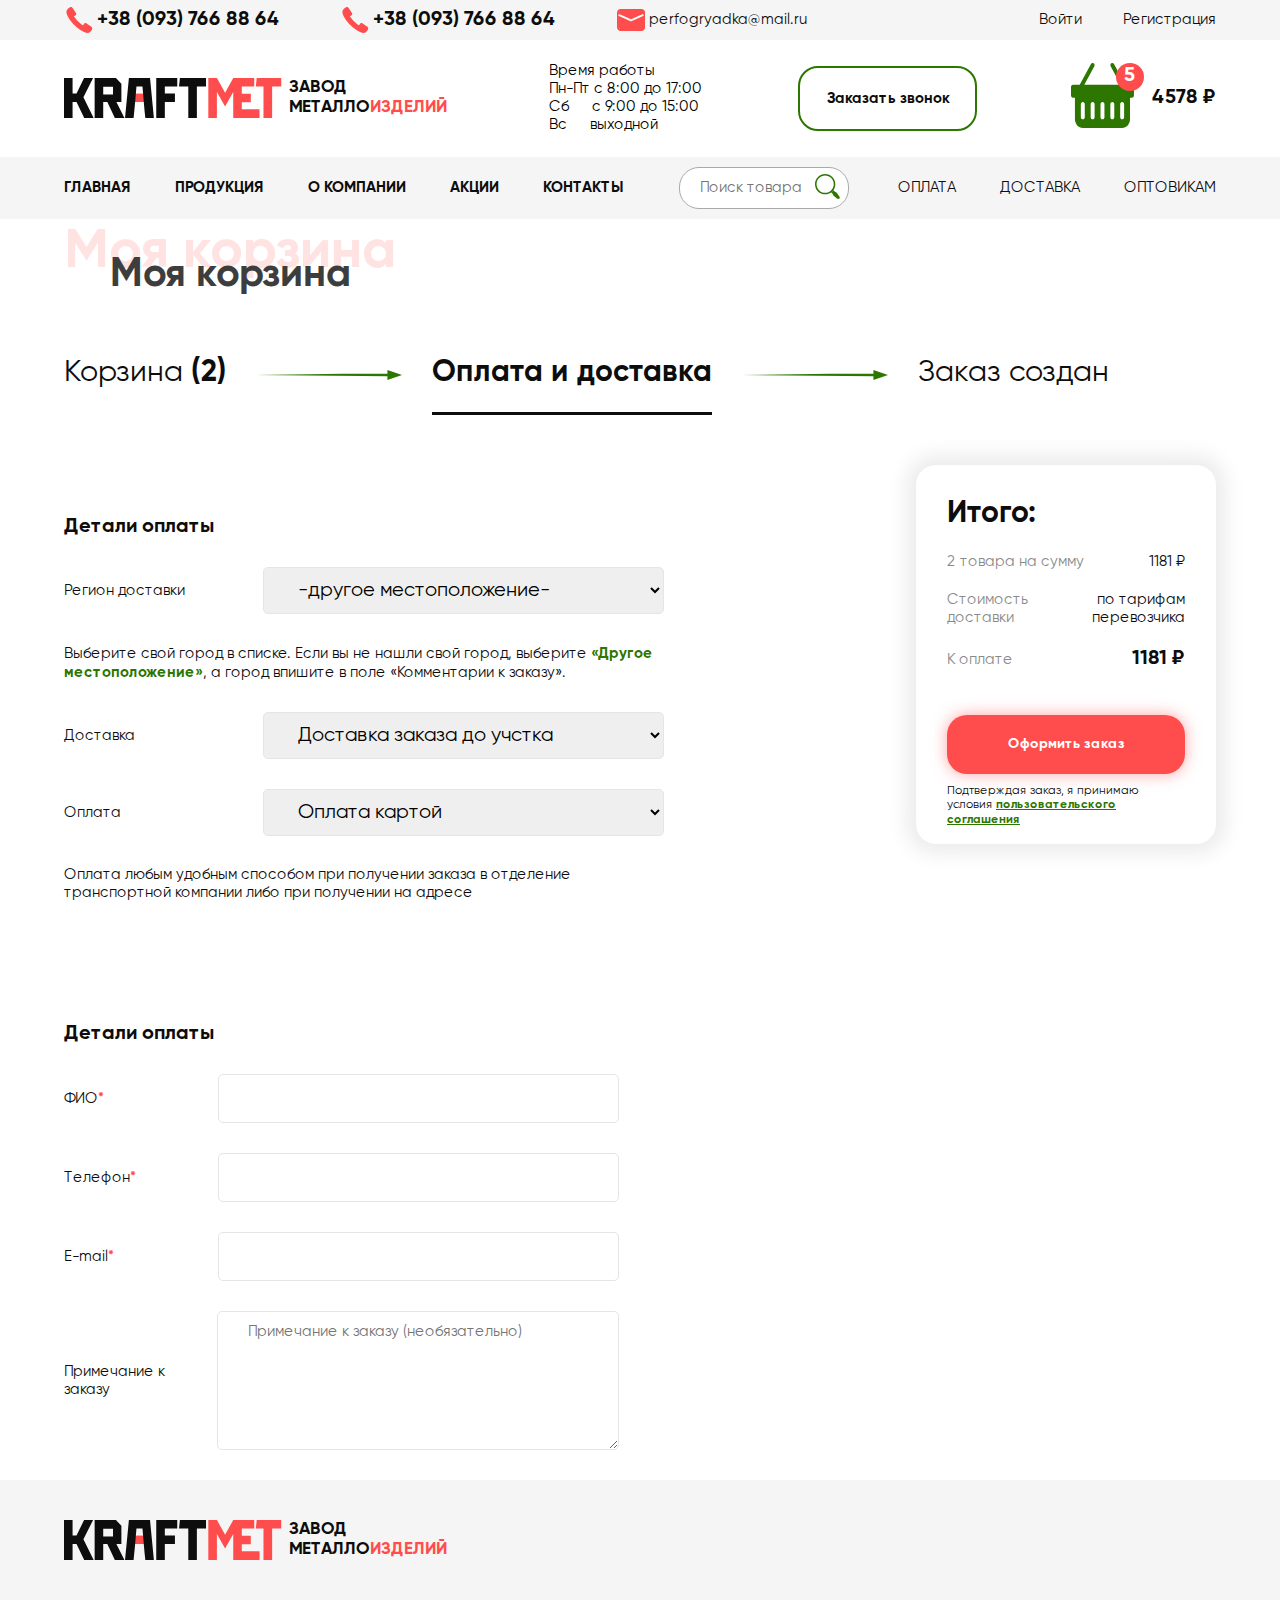
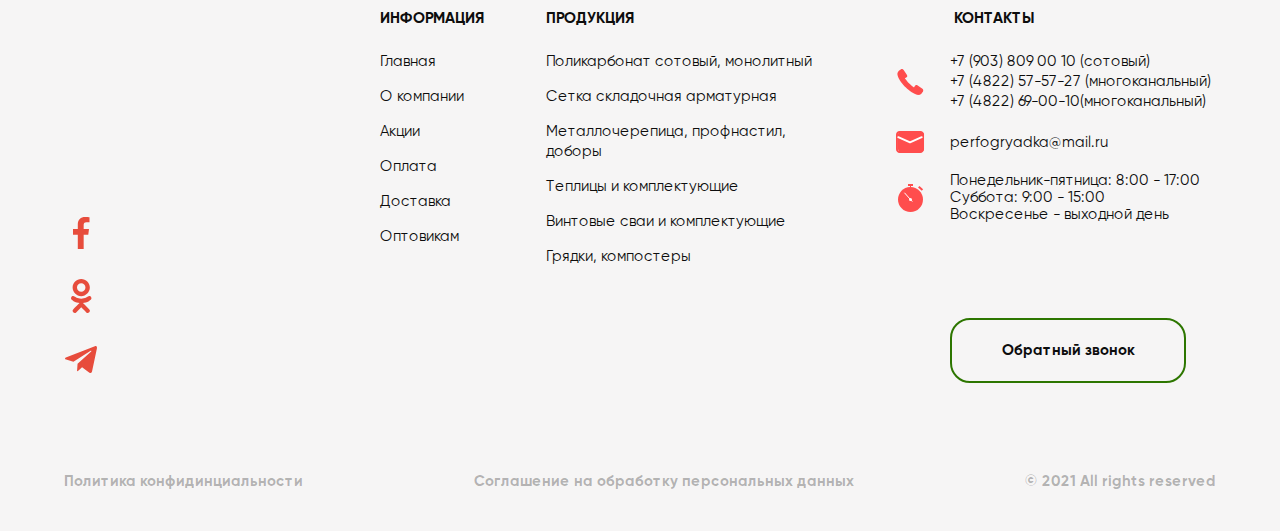
==== commit 1878e4df: "new" ====
--- a/basket2.html
+++ b/basket2.html
@@ -120,7 +120,7 @@
     <section id="basket">
         <div class="konch_container">
             <div class="info catalog_info">
-                <h3>Моя корзина<span>Моя корзина</span></h3>
+                <h1>Моя корзина<span>Моя корзина</span></h1>
             </div>
         </div>
         <div class="container">
@@ -141,6 +141,35 @@
             </div>
             <div class="all_details">
                 <div class="details">
+                    <div class="your_zakaz">
+                        <p class="txt_details">Детали оплаты</p>
+                        <div class="input_details">
+                            <p>Регион доставки</p>
+                                <select id="demo">
+                                    <option value="1">-другое местоположение-</option>
+                                    <option value="2">Абакан</option>
+                                    <option value="3">Алматы</option>
+                                </select>
+
+                        </div>
+                        <p class="choose_country">Выберите свой город в списке. Если вы не нашли свой город, выберите <span>«Другое местоположение»</span>, а город впишите в поле «Комментарии к заказу».</p>
+                        <div class="input_details">
+                            <p>Доставка</p>
+                                <select id="demo">
+                                    <option value="1">Доставка заказа до учстка</option>
+                                    <option value="2">Доставка транспортной компанией</option>
+                                    <option value="3">Самовывоз со склада</option>
+                                </select>
+                        </div>
+                        <div class="input_details">
+                            <p>Оплата</p>
+                                <select id="demo">
+                                    <option value="1">Оплата картой</option>
+                                    <option value="2">Опата при доставке</option>
+                                </select>
+                        </div>
+                        <p class="choose_country">Оплата любым удобным способом при получении заказа в отделение транспортной компании либо при получении на адресе</p>
+                    </div>
                     <div class="up_details">
                         <div class="left_details">
                             <p class="txt_details">Детали оплаты</p>
@@ -162,35 +191,6 @@
                                     placeholder="Примечание к заказу (необязательно)"></textarea>
                             </div>
                         </div>
-                    </div>
-                    <div class="your_zakaz">
-                        <p class="txt_details">Детали оплаты</p>
-                        <div class="input_details">
-                            <p>Регион доставки</p>
-                                <select id="demo">
-                                    <option value="1">-другое местоположение-</option>
-                                    <option value="2">Абакан</option>
-                                    <option value="3">Алматы</option>
-                                </select>
-
-                        </div>
-                        <p class="choose_country">Выберите свой город в списке. Если вы не нашли свой город, выберите <span>«Другое местоположение»</span>, а город впишите в поле «Комментарии к заказу».</p>
-                        <div class="input_details">
-                            <p>Доставка</p>
-                                <select id="demo">
-                                    <option value="1">Доставка заказа до учстка</option>
-                                    <option value="2">Доставка транспортной компанией</option>
-                                    <option value="3">Самовывоз со склада</option>
-                                </select>
-                        </div>
-                        <div class="input_details">
-                            <p>Оплата</p>
-                                <select id="demo">
-                                    <option value="1">Оплата картой</option>
-                                    <option value="2">Опата при доставке</option>
-                                </select>
-                        </div>
-                        <p class="choose_country">Оплата любым удобным способом при получении заказа в отделение транспортной компании либо при получении на адресе</p>
                     </div>
                 </div>
                 <div class="right_details">
@@ -301,5 +301,6 @@
 <script src="https://code.jquery.com/jquery-3.6.0.js"></script>
 <script src="js/glider.js"></script>
 <script src="js/main.js"></script>
+<script src="js/hold.js"></script>
 
 </html>--- a/css/catalog_plit.css
+++ b/css/catalog_plit.css
@@ -167,6 +167,7 @@
     border: 1px solid #8A8A8A;
     border-radius: 20px;
     position: relative;
+    text-decoration: none;
 }
 .search_catalog{
     cursor: pointer;
--- a/css/index.css
+++ b/css/index.css
@@ -2,6 +2,7 @@
     margin: 0;
     padding: 0;
     box-sizing: border-box;
+    font-family: "Gilroy-Bold"; 
 }
 
 @font-face {
@@ -16,7 +17,10 @@
     font-weight: bold;
     font-style: bold;
 }
-
+/* modal_sweet */
+.swal2-styled.swal2-confirm{
+    background-color: #FF4D4D !important;
+}
 /* model call */
 .cont_call{
     width: 690px;
@@ -326,6 +330,7 @@
 .logo{
     height: 40px;
     display: flex;
+    text-decoration: none;
 }
 .logo p{
     width: 165px;
@@ -553,11 +558,11 @@
 }
 .slider_info h3 {
     font-size: 40px;
+    font-family: Gilroy-Bold;
     color: #FFFFFF;
     margin-bottom: 22px;
 }
 .slider_info .h5 {
-    width: 623px;
     color: #FFFFFF;
     margin-bottom: 69px;
 }
@@ -592,7 +597,7 @@
     position: relative;
 }
 
-h3 span {
+h1 span {
     position: absolute;
     left: 0;
     top: 0;
@@ -608,7 +613,7 @@
 .info {
     margin-bottom: 50px;
 }
-h3 {
+h1 {
     display: inline-block;
     position: relative;
 
@@ -616,8 +621,12 @@
     font-size: 55px;
     line-height: 66px;
     color: #FFDDDD;
+    opacity: 0.8;
     z-index: -1;
     width: max-content;
+}
+.h1_sale span{
+    color: #FFFFFF;
 }
 .h5 {
     margin-top: 12px;
@@ -749,6 +758,9 @@
 .block_item .arrow {
     position: absolute;
     z-index: 1;
+}
+.item_into img{
+    border-radius: 20px;
 }
 .item_into{
     position: relative;
@@ -874,6 +886,7 @@
     display: flex;
     align-items: center;
     justify-content: center;
+    margin-bottom: 10px;
 }
 .arrow_long{
     padding-top: 69px;
@@ -1396,7 +1409,7 @@
     position: absolute;
     left: 100px;
     padding: 60px 37px;
-    background: rgba(255, 255, 255, 0.5);
+    background: rgba(255, 255, 255);
     box-sizing: border-box;
     border-radius: 20px;
     box-shadow: 0px 0px 24px 10px rgba(0, 0, 0, 0.25);
@@ -1414,7 +1427,7 @@
     width: 538px;
 }
 
-.address_info h3 {
+.address_info h1 {
     font-family: Gilroy-Bold;
     font-size: 40px;
     line-height: 48px;
@@ -1434,21 +1447,12 @@
     color: #0D0D0D;
     text-decoration: none;
 }
-img[alt=map] {
+
+.container_addr iframe{
     margin-top: 214px;
     max-width: 1780px;
     width: 100%;
 }
-img[alt=base] {
-    position: absolute;
-    bottom: 0;
-    right: 0;
-    filter: blur(3px);
-}
-img[alt=base]:hover {
-    filter: blur(0px);
-}
-
 
 /* section footer */
 
@@ -1497,11 +1501,9 @@
 }
 .information {
     width: 106px;
-    min-height: 225px;
 }
 .productions {
     width: 289px;
-    min-height: 225px;
 }
 .h10 {
     font-family: Gilroy-Bold;
@@ -1573,6 +1575,14 @@
     color: rgba(13, 13, 13, 0.3);
     text-decoration: none;
 }
+.bottom_arrow_l, .bottom_arrow_r {
+    cursor: pointer;
+    transition: 0.3s all ease;
+}
+
+.bottom_arrow_l:hover, .bottom_arrow_r:hover {
+    opacity: 0.8;
+}
 
 /* adapt */
 
@@ -1735,8 +1745,8 @@
         flex-direction: column;
     }
     .right_block {
+        margin-top: 50px;
         justify-content: flex-end;
-        align-items: flex-end;
     }
     img[alt=tomatos] {
         width: 180px;
@@ -1876,10 +1886,10 @@
 
 
     
-    h3 span {
+    h1 span {
         display: none;
     }
-    h3 {
+    h1 {
         font-family: Gilroy-Bold;
         font-size: 40px;
         line-height: 48px;
@@ -1887,7 +1897,7 @@
         text-align: left;
         width: 100%;
     }
-    .h3_sale {
+    .h1_sale {
         color: #FFFFFF;
     }
 }
@@ -2088,7 +2098,7 @@
         line-height: normal;
         width: auto;
     }
-    iframe {
+    .promo iframe {
         width: 500px;
         height: 438px;
     }
@@ -2139,6 +2149,9 @@
     .right, .left {
         top: 250px;
     }
+    .container_addr iframe {
+        margin-top: 30px;
+    }
     .basket_cash {
         margin-left: 0;
     }
@@ -2204,8 +2217,8 @@
         /* height: 700px; */
     }
     img[alt=clumba] {
-        top: 0;
-        right: -100px;
+        bottom: 0;
+        right: 0;
         width: 500px;
         height: auto;
     }
@@ -2215,7 +2228,7 @@
     .container_qts img {
         width: 100%;
     }
-    iframe {
+    .promo iframe {
         width: 300px;
         height: 263px;
     }
@@ -2229,7 +2242,7 @@
     .address_info {
         width: auto;
     }
-    .address_info h3 {
+    .address_info h1 {
         font-size: 5.33vw;
         line-height: normal;
     }
@@ -2417,4 +2430,58 @@
     footer ul .h9 a, .phones a, .contacts .mail, .time_work {
         font-size: 13px;
     }
-}+}
+
+/* gam */
+.gam_menu {
+    position: absolute;
+    display: flex;
+    width: 100%;
+    height: 100%;
+    top: -3000px;
+    left: 0;
+    background-color: #ffffff;
+    align-items: center;
+    justify-content: center;
+    flex-direction: column;
+    transition: all 0.5s ease;
+    z-index: 9;
+}
+.gam_menu .tel1 a, .gam_menu .tel2 a, .gam_menu ul a {
+    font-family: "Gilroy-Regular";
+    font-size: 18px;
+}
+.gam_menu ul {
+    list-style-type: none;
+}
+.gam_menu ul a {
+    text-decoration: none;
+    color: #000000;
+}
+.gam_menu ul li {
+    text-align: center;
+    margin-bottom: 10px;
+}
+.contact_gam a {
+    display: flex;
+    align-items: center;
+    text-decoration: none;
+    color: #000000;
+}
+.contact_gam {
+    display: flex;
+    justify-content: center;
+}
+.krest {
+    position: absolute;
+    top: 20px;
+    left: 20px;
+}
+.gam_active {
+    top: 0;
+}
+.gam_menu ul li.login_gam {
+    display: flex;
+    justify-content: space-between;
+    margin: 20px 0;
+}
--- a/css/basket2.css
+++ b/css/basket2.css
@@ -12,7 +12,6 @@
 }
 .left_details{
     width: 555px;
-    
 }
 .all_details {
     display: flex;
@@ -72,7 +71,7 @@
     border: 1px solid #E5E5E5;
     border-radius: 5px;
     font-family: Gilroy-Regular;
-    width: 710px;
+    width: 401px;
     padding-left: 30px;
     padding-top: 11px;
     padding-bottom: 11px;
@@ -103,6 +102,11 @@
     height: 379px;
     box-shadow: 0px 0px 20px 10px rgba(0, 0, 0, 0.08);
     border-radius: 20px;
+    position: absolute;
+    right: 5%;
+}
+#basket .container {
+    position: static;
 }
 .itog_details{
     font-family: Gilroy-Bold;
@@ -159,6 +163,14 @@
     color: #2D7600;
     text-decoration-line: underline;
 }
+.fixed {
+    position: fixed;
+    top: 100px;
+    right: 5%;
+}
+.down_fixed {
+    align-self: flex-end;
+}
 
 @media screen and (max-width: 1670px) {
     .container {
@@ -167,25 +179,29 @@
 }
 @media screen and (max-width: 1400px) {
     .your_zakaz {
-        width: auto;
+        width: 600px;
+    }
+    .input_details select {
+        width: 401px;
     }
 }
 @media screen and (max-width: 1210px) {
+    .all_details {
+        flex-direction: column;
+    }
+    .right_details {
+        position: static;
+        margin: 0 auto;
+        margin-bottom: 50px;
+    }
+    .details {
+        width: 100%;
+    }
+}
+@media screen and (max-width: 890px) {
     .your_zakaz {
         width: auto;
     }
-    .all_details {
-        flex-direction: column;
-    }
-    .right_details {
-        margin: 0 auto;
-        margin-bottom: 50px;
-    }
-    .details {
-        width: 100%;
-    }
-}
-@media screen and (max-width: 890px) {
     .input_details {
         flex-direction: column;
         align-items: flex-start;
@@ -193,15 +209,12 @@
     .prim_zakaz {
         width: auto;
     }
-    .input_details select {
-        width: 100%;
-    }
 }
 @media screen and (max-width: 430px) {
     .container {
         width: 95%;
     }
-    textarea[placeholder="Примечание к заказу (необязательно)"], .input_details input {
+    textarea[placeholder="Примечание к заказу (необязательно)"], .input_details input, .input_details select {
         width: 100%;
     }
     .input_details select {
